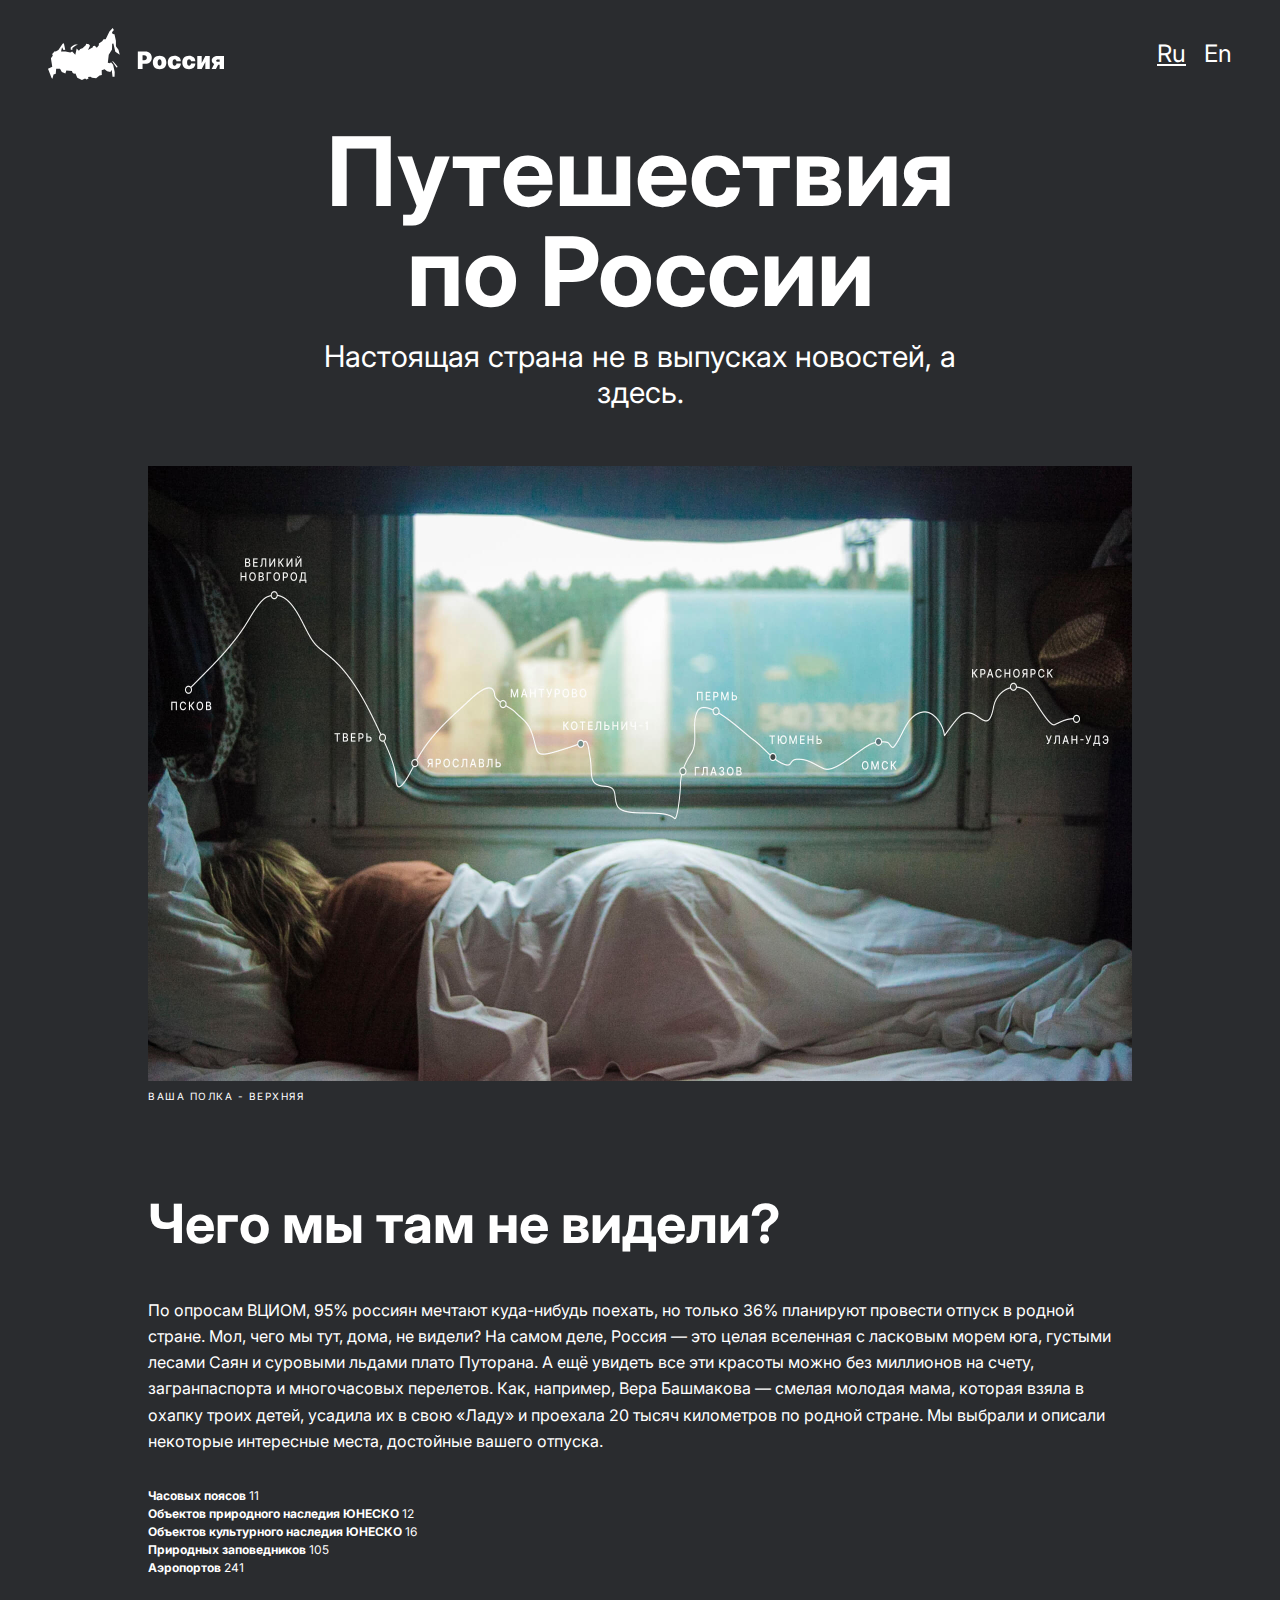
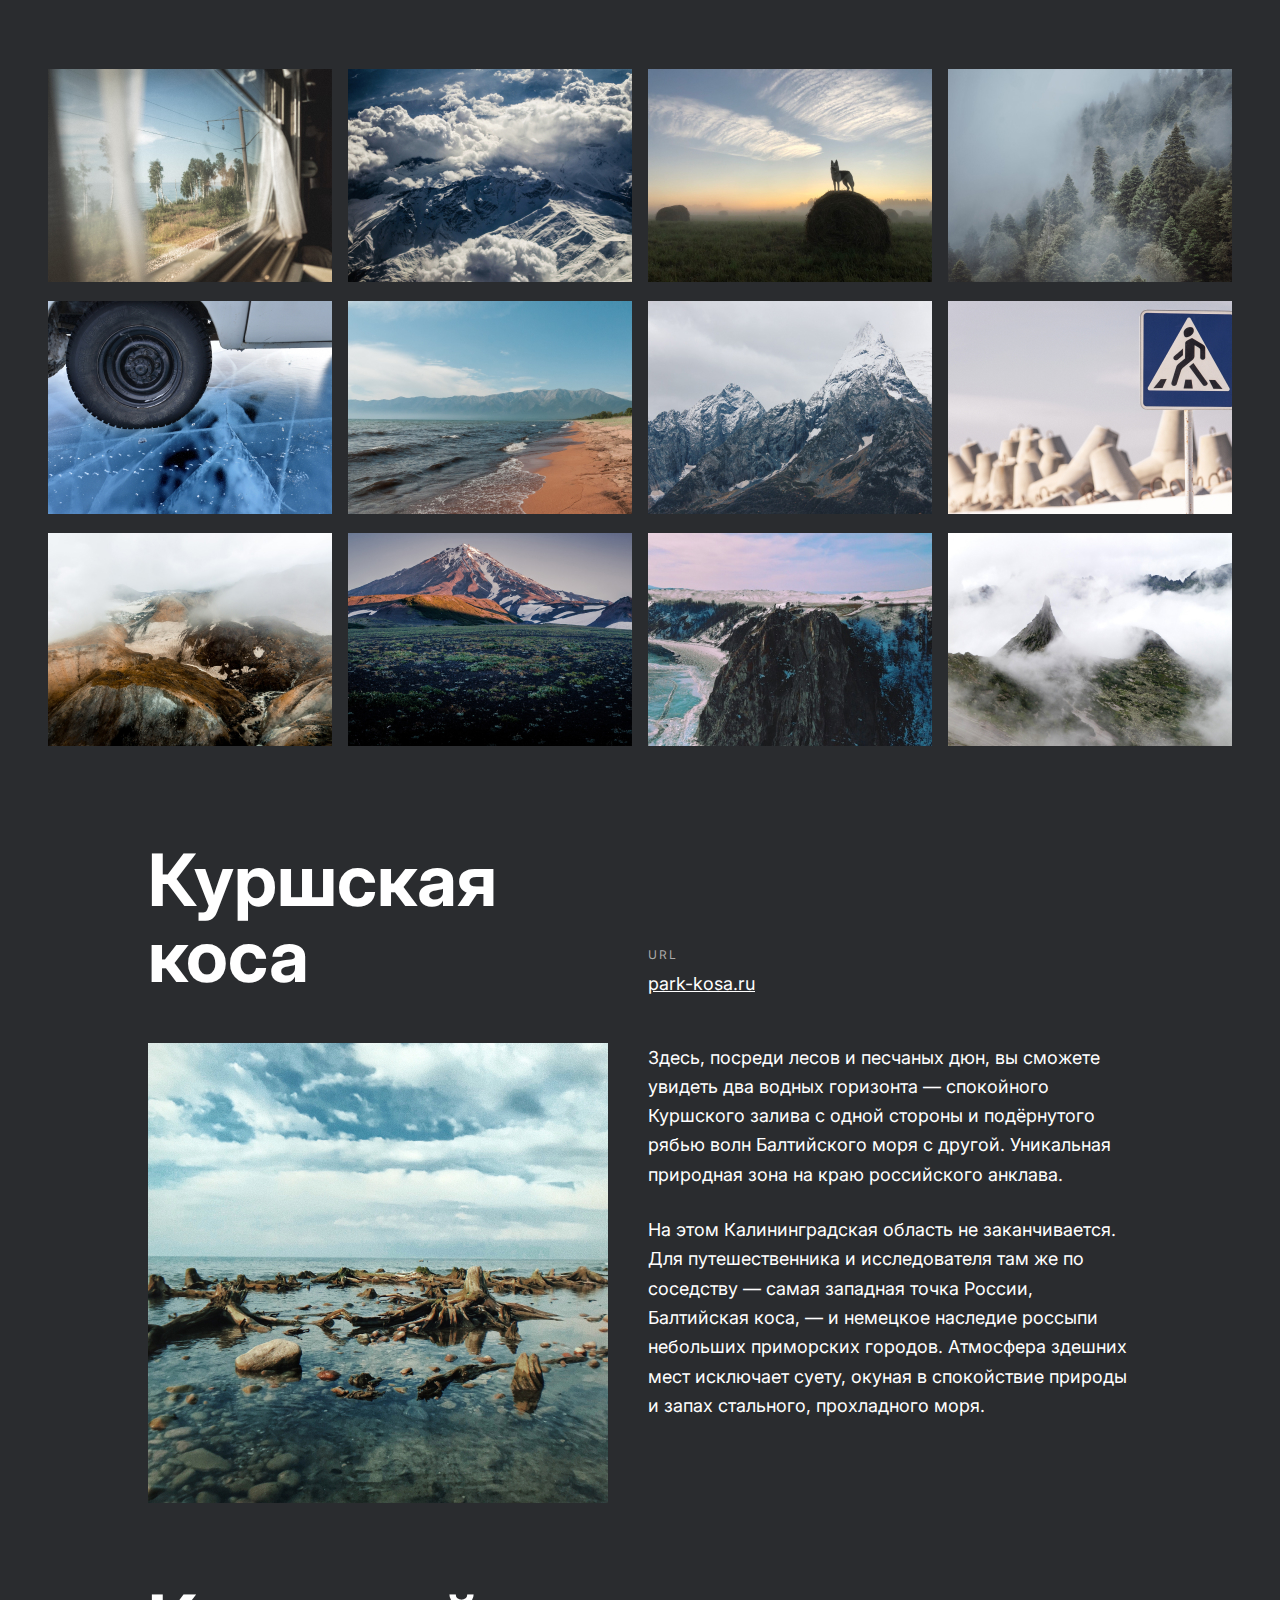
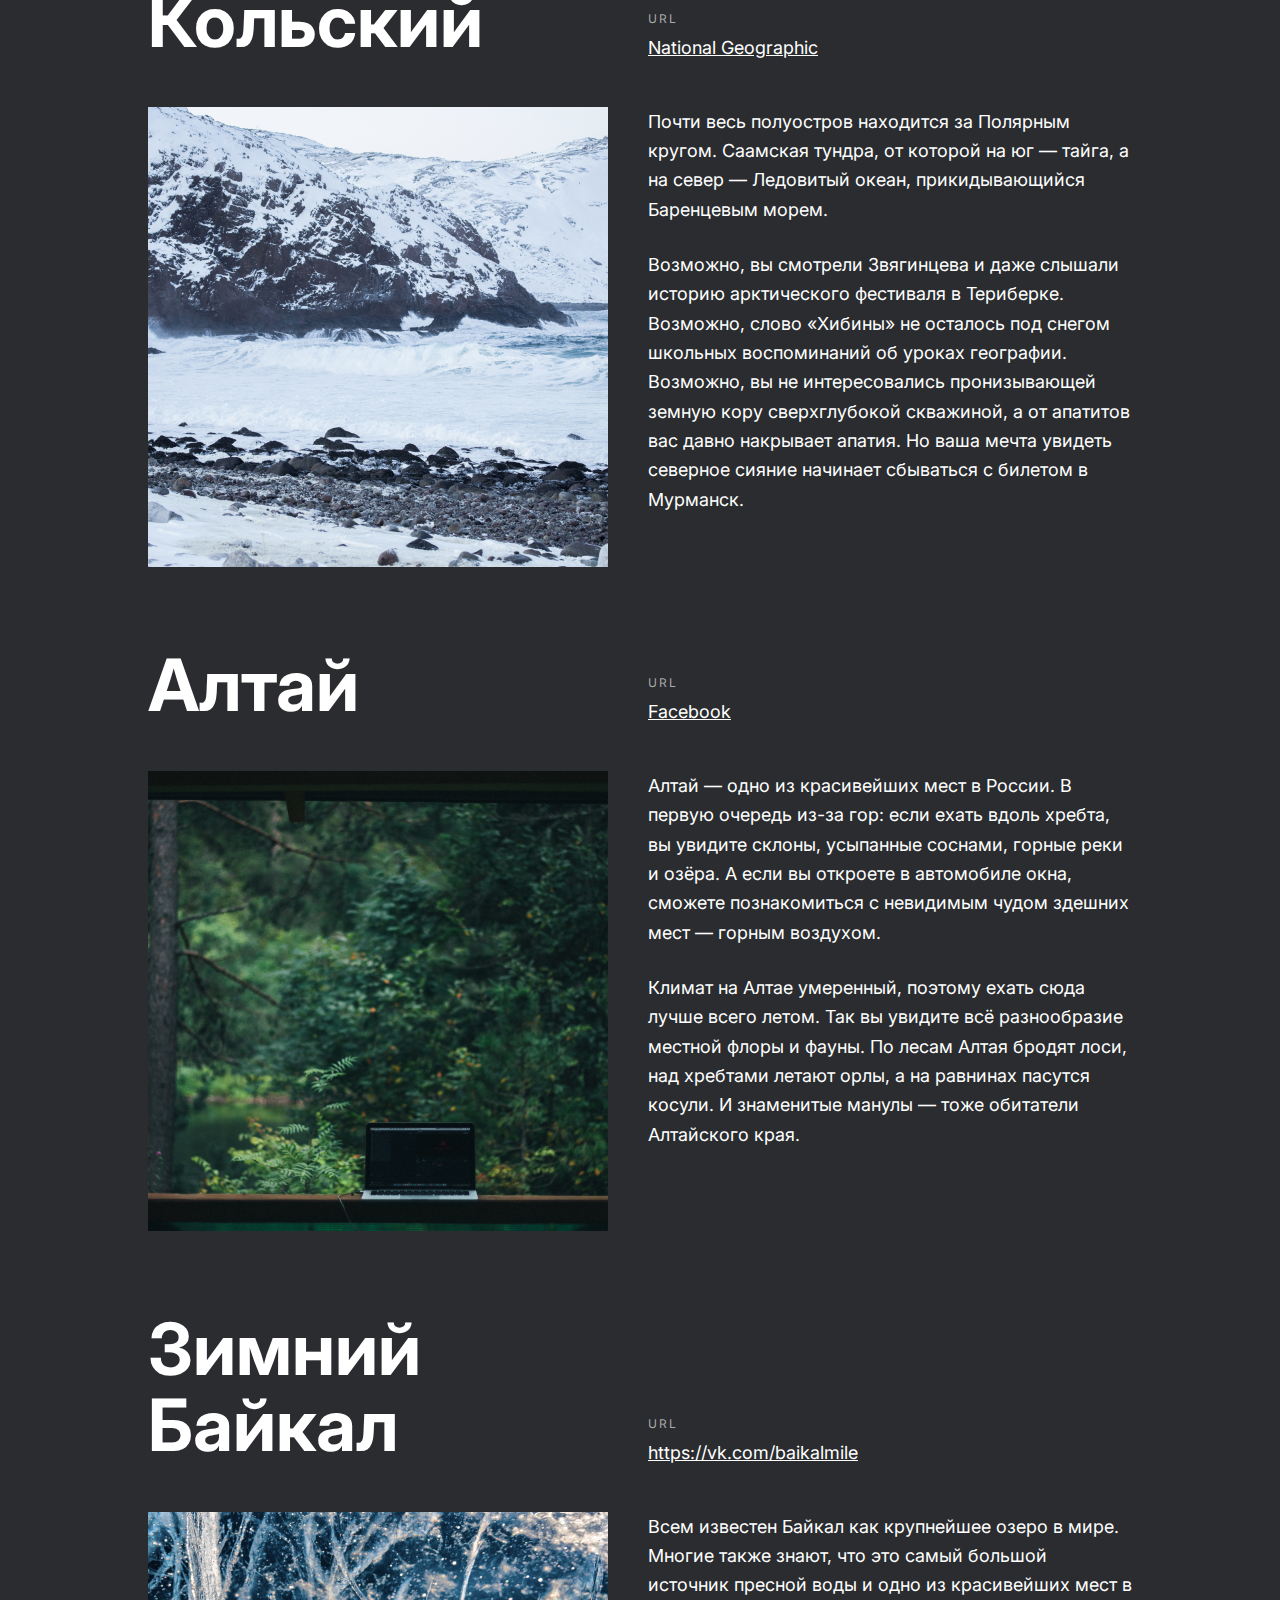
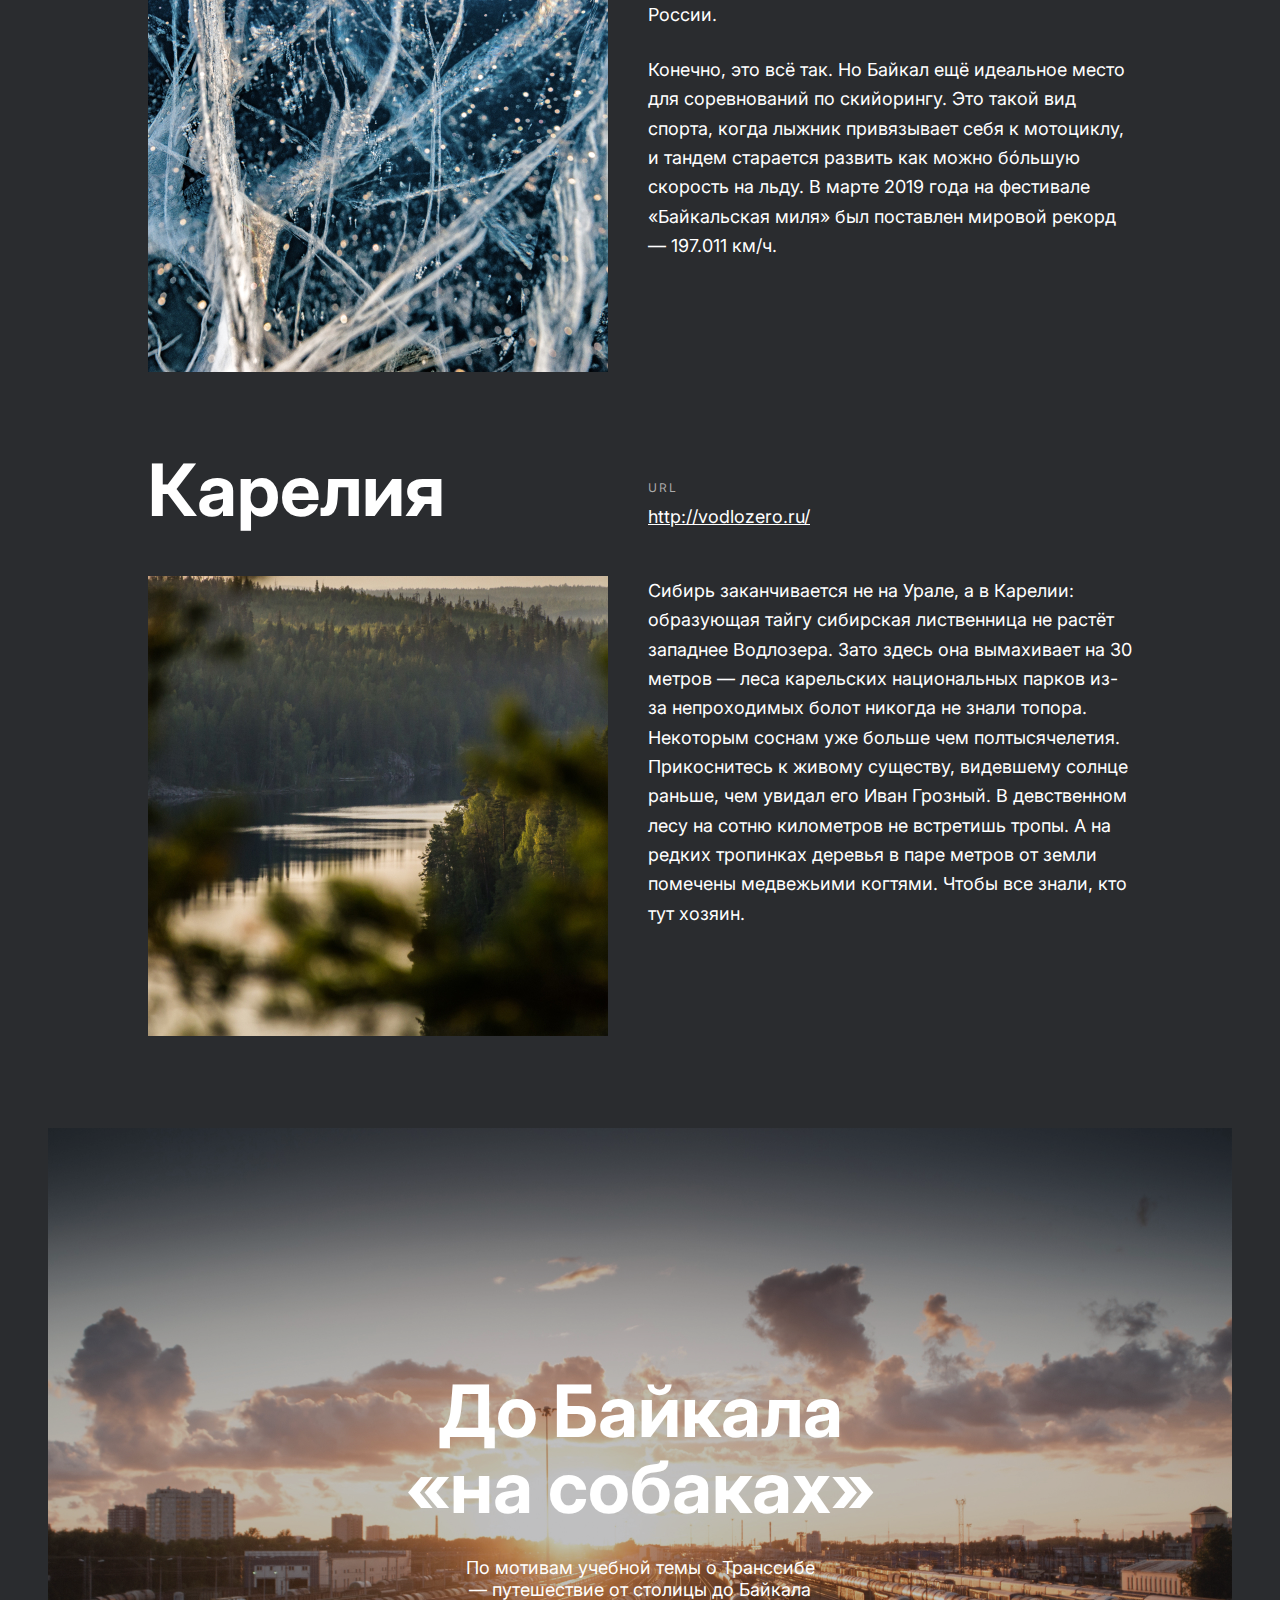
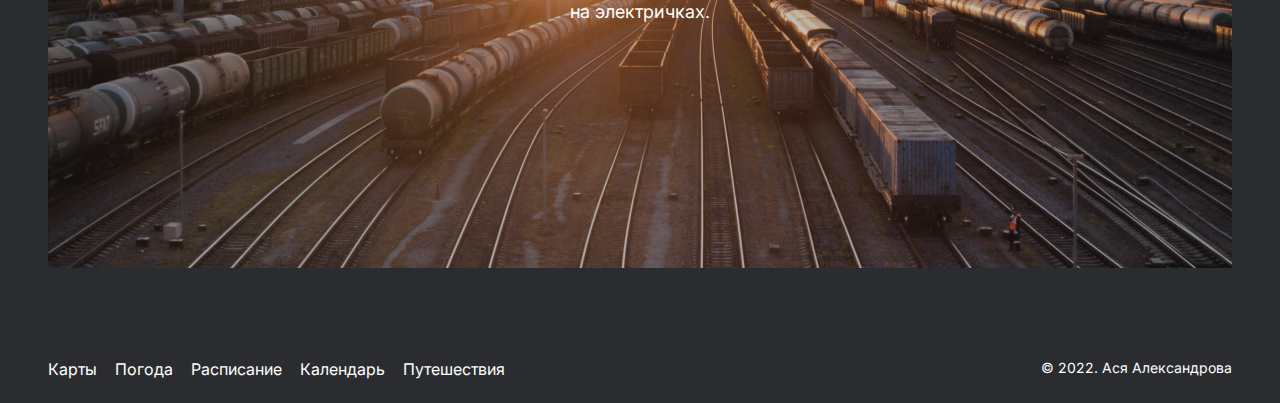
==== index.html @ f739a996 "First commit" ====
<!DOCTYPE html>
<html lang="ru">
<head>
   <meta charset="UTF-8">
   <meta http-equiv="X-UA-Compatible" content="IE=edge">
   <meta name="viewport" content="width=device-width, initial-scale=1.0">
   <title>Путешествия по России</title>
   <link rel="icon" href="./images/russia.png">
   <link rel="stylesheet" href="./pages/index.css">
</head>
<body class="root">
   <header class="header">
      <div class="header__logo"></div>
      <div class="lang">
         <span class="lang__choice lang__active">Ru</span>
         <a href="#" class="lang__choice">En</a>
      </div>
   </header>
   <main>
      <section class="lead">
         <h1 class="lead__title">Путешествия по России</h1>
         <p class="lead__subtitle">Настоящая страна не в выпусках новостей, а здесь.</p>
         <img src="./images/russian_train.jpg" alt="Плацкарт боковая" class="lead__image">
         <p class="lead__caption">Ваша полка - верхняя</p>
      </section>
      <section class="intro">
         <h2 class="intro__title">Чего мы там не видели?</h2>
         <p class="intro__text">По опросам ВЦИОМ, 95% россиян мечтают куда-нибудь поехать, но только 36% планируют провести
            отпуск в родной стране. Мол,
            чего мы тут, дома, не видели? На самом деле, Россия — это целая вселенная с ласковым морем юга, густыми лесами
            Саян и
            суровыми льдами плато Путорана. А ещё увидеть все эти красоты можно без миллионов на счету, загранпаспорта и
            многочасовых перелетов. Как, например, Вера Башмакова — смелая молодая мама, которая взяла в охапку троих детей,
            усадила
            их в свою «Ладу» и проехала 20 тысяч километров по родной стране. Мы выбрали и описали некоторые интересные места,
            достойные вашего отпуска.</p>
         <ul class="intro__list">
            <li><span class="intro__object">Часовых поясов </span><span>11</span></li>
            <li><span class="intro__object">Объектов природного наследия ЮНЕСКО </span><span>12</span>
            </li>
            <li><span class="intro__object">Объектов культурного наследия ЮНЕСКО </span><span>16</span>
            </li>
            <li><span class="intro__object">Природных заповедников </span><span>105</span></li>
            <li><span class="intro__object">Аэропортов </span><span>241</span></li>
         </ul>
      </section>
      <section class="photo-grid">
         <ul class="photo-grid__container">
            <li><img src="./images/card_1.jpg" alt="Окно поезда" class="photo-grid__image"></li>
            <li><img src="./images/card_2.jpg" alt="Небо над заснеженными горами" class="photo-grid__image"></li>
            <li><img src="./images/card_3.jpg" alt="Сенокос" class="photo-grid__image"></li>
            <li><img src="./images/card_4.jpg" alt="Туман в сосновом лесу" class="photo-grid__image"></li>
            <li><img src="./images/card_5.jpg" alt="Зимняя переправа" class="photo-grid__image"></li>
            <li><img src="./images/card_6.jpg" alt="Песчаный пляж" class="photo-grid__image"></li>
            <li><img src="./images/card_7.jpg" alt="Горная вершина" class="photo-grid__image"></li>
            <li><img src="./images/card_8.jpg" alt="Пешеходный переход через реку" class="photo-grid__image"></li>
            <li><img src="./images/card_9.jpg" alt="Необычные горные породы" class="photo-grid__image"></li>
            <li><img src="./images/card_10.jpg" alt="Заснеженные вершины и летние зеленые поляны соседствуют рядом"
                  class="photo-grid__image"></li>
            <li><img src="./images/card_11.jpg" alt="Снега у моря" class="photo-grid__image"></li>
            <li><img src="./images/card_12.jpg" alt="Туманный пик" class="photo-grid__image"></li>
         </ul>
      </section>
      <section class="places">
         <ul class="places__container">
            <li class="places__item">
               <h2 class="places__title">Куршская коса</h2>
               <p class="places__url"><span class="places__url-title">URL</span><a href="http://park-kosa.ru"
                     class="places__url-link" target="_blank" rel="noopener noreferrer">park-kosa.ru</a></p>
               <img src="./images/place_1_kosa.jpg" alt="Куршская коса летом" class="places__image">
               <div>
                  <p class="places__description">Здесь, посреди лесов и песчаных дюн, вы сможете увидеть два водных горизонта
                     — спокойного
                     Куршского залива с одной
                     стороны и подёрнутого рябью волн Балтийского моря с другой. Уникальная природная зона на краю российского
                     анклава.</p>
                  <p class="places__description">На этом Калининградская область не заканчивается. Для путешественника и
                     исследователя там
                     же по соседству — самая западная точка России, Балтийская коса, — и немецкое наследие россыпи небольших
                     приморских городов. Атмосфера здешних
                     мест исключает суету, окуная в спокойствие природы и запах стального, прохладного моря.</p>
               </div>
      
            </li>
            <li class="places__item">
               <h2 class="places__title">Кольский</h2>
               <p class="places__url"><span class="places__url-title">URL</span><a
                     href="https://yourshot.nationalgeographic.com/photos/?keywords=kolskiy" class="places__url-link" target="_blank" rel="noopener noreferrer">National
                     Geographic</a></p>
               <img src="./images/place_2_kolskiy.jpg" alt="Заснеженный Кольский полуостров" class="places__image">
               <div>
                  <p class="places__description">Почти весь полуостров находится за Полярным кругом. Саамская тундра, от
                     которой на юг —
                     тайга, а на север — Ледовитый океан, прикидывающийся Баренцевым морем.</p>
                  <p class="places__description">Возможно, вы смотрели Звягинцева и даже слышали историю арктического
                     фестиваля в
                     Териберке. Возможно, слово «Хибины» не осталось под снегом школьных воспоминаний об уроках географии.
                     Возможно, вы не интересовались пронизывающей земную
                     кору сверхглубокой скважиной, а от апатитов вас давно накрывает апатия. Но ваша мечта увидеть северное
                     сияние начинает
                     сбываться с билетом в Мурманск.</p>
               </div>
            </li>
            <li class="places__item">
               <h2 class="places__title">Алтай</h2>
               <p class="places__url"><span class="places__url-title">URL</span><a
                     href="https://www.facebook.com/vera.bashmakova/posts/10156011613718822"
                     class="places__url-link" target="_blank" rel="noopener noreferrer">Facebook</a></p>
               <img src="./images/place_3_altai.jpg" alt="Зеленые леса Алтая" class="places__image">
               <div>
                  <p class="places__description">Алтай — одно из красивейших мест в России.
                     В первую очередь из-за гор: если ехать вдоль хребта, вы увидите склоны, усыпанные соснами, горные реки и
                     озёра. А
                     если
                     вы откроете в автомобиле окна, сможете познакомиться с невидимым чудом здешних мест — горным воздухом.
                  </p>
                  <p class="places__description">Климат на Алтае умеренный, поэтому ехать сюда лучше всего летом. Так вы
                     увидите всё
                     разнообразие местной флоры и фауны.
                     По лесам Алтая бродят лоси, над хребтами летают орлы, а на равнинах пасутся косули. И знаменитые манулы —
                     тоже
                     обитатели
                     Алтайского края.</p>
               </div>
            </li>
            <li class="places__item">
               <h2 class="places__title">Зимний Байкал</h2>
               <p class="places__url"><span class="places__url-title">URL</span><a href="https://vk.com/baikalmile"
                     class="places__url-link" target="_blank" rel="noopener noreferrer">https://vk.com/baikalmile</a>
               </p>
               <img src="./images/place_4_baykal.jpg" alt="Зеленые леса Алтая" class="places__image">
               <div>
                  <p class="places__description">Всем известен Байкал как крупнейшее озеро
                     в мире. Многие также знают, что это самый большой источник пресной воды и одно из красивейших мест в
                     России.</p>
                  <p class="places__description">Конечно, это всё так. Но Байкал ещё идеальное место для соревнований по
                     скийорингу. Это
                     такой вид спорта, когда лыжник привязывает себя к мотоциклу, и тандем старается развить как можно бóльшую
                     скорость на льду. В марте 2019 года на
                     фестивале «Байкальская миля» был поставлен мировой рекорд — 197.011 км/ч.</p>
               </div>
            </li>
            <li class="places__item">
               <h2 class="places__title">Карелия</h2>
               <p class="places__url"><span class="places__url-title">URL</span><a href="http://vodlozero.ru"
                     class="places__url-link" target="_blank" rel="noopener noreferrer">http://vodlozero.ru/</a>
               </p>
               <img src="./images/place_5_karelia.jpg" alt="Зеленые леса Алтая" class="places__image">
               <p class="places__description">Сибирь заканчивается не на Урале, а в Карелии: образующая тайгу сибирская
                  лиственница не растёт западнее Водлозера. Зато
                  здесь она вымахивает на 30 метров — леса карельских национальных парков из-за непроходимых болот никогда не
                  знали
                  топора. Некоторым соснам уже больше чем полтысячелетия. Прикоснитесь к живому существу, видевшему солнце
                  раньше, чем
                  увидал его Иван Грозный.
                  В девственном лесу на сотню километров не встретишь тропы. А на редких тропинках деревья
                  в паре метров от земли помечены медвежьими когтями. Чтобы все знали, кто тут хозяин.</p>
            </li>
         </ul>
      </section>    
      <section class="cover">
         <div>
            <a href="https://stampsy.com/na-elektrichkakh-do-baikala" target="_blank"
               class="cover__link">
            <h2 class="cover__title">До Байкала <br>«на собаках»</h2>
            <p class="cover__subtitle">По мотивам учебной темы о Транссибе — путешествие от столицы до Байкала на электричках.
            </p>
            </a>
         </div>
      </section>
   </main>
   <footer class="footer">
      <nav>
         <ul class="footer__menu">
            <li><a href="https://yandex.ru/maps" target="_blank" rel="noopener noreferrer" class="footer__link">Карты</a>
            </li>
            <li><a href="https://yandex.ru/pogoda" target="_blank" rel="noopener noreferrer"
                  class="footer__link">Погода</a></li>
            <li><a href="https://rasp.yandex.ru" target="_blank" rel="noopener noreferrer"
                  class="footer__link">Расписание</a></li>
            <li><a href="https://calendar.yandex.ru" target="_blank" rel="noopener noreferrer"
                  class="footer__link">Календарь</a></li>
            <li><a href="https://travel.yandex.ru" target="_blank" rel="noopener noreferrer"
                  class="footer__link">Путешествия</a></li>
         </ul>
      </nav>
      <p class="footer__copyright">&copy; 2022. Ася Александрова</p>
   </footer>
</body>

</html>
---- pages/index.css ----
@import url("https://fonts.googleapis.com/css2?family=Inter:wght@400;700;900&display=swap");
@import url(../vendor/normalize.css);
@import url(../blocks/root/root.css);
@import url(../blocks/header/header.css);
@import url(../blocks/header/_logo/header__logo.css);
@import url(../blocks/lang/lang.css);
@import url(../blocks/lang/__choice/lang__choice.css);
@import url(../blocks/lang/__active/lang__active.css);
@import url(../blocks/lead/lead.css);
@import url(../blocks/lead/__title/lead__title.css);
@import url(../blocks/lead/__subtitle/lead__subtitle.css);
@import url(../blocks/lead/__image/lead__image.css);
@import url(../blocks/lead/__caption/lead__caption.css);
@import url(../blocks/intro/intro.css);
@import url(../blocks/intro/__title/intro__title.css);
@import url(../blocks/intro/__text/intro__text.css);
@import url(../blocks/intro/__list/intro__list.css);
@import url(../blocks/intro/__object/intro__object.css);
@import url(../blocks/photo-grid/photo-grid.css);
@import url(../blocks/photo-grid/__container/photo-grid__container.css);
@import url(../blocks/photo-grid/__image/photo-grid__image.css);
@import url(../blocks/places/places.css);
@import url(../blocks/places/__container/places__container.css);
@import url(../blocks/places/__item/places__item.css);
@import url(../blocks/places/__title/places__title.css);
@import url(../blocks/places/__url/places__url.css);
@import url(../blocks/places/__url-title/places__url-title.css);
@import url(../blocks/places/__url-link/places__url-link.css);
@import url(../blocks/places/__image/places__image.css);
@import url(../blocks/places/__description/places__description.css);
@import url(../blocks/cover/cover.css);
@import url(../blocks/cover/__link/cover__link.css);
@import url(../blocks/cover/__title/cover__title.css);
@import url(../blocks/cover/__subtitle/cover__subtitle.css);
@import url(../blocks/footer/footer.css);
@import url(../blocks/footer/__menu/footer__menu.css);
@import url(../blocks/footer/__link/footer__link.css);
@import url(../blocks/footer/__copyright/footer__copyright.css);
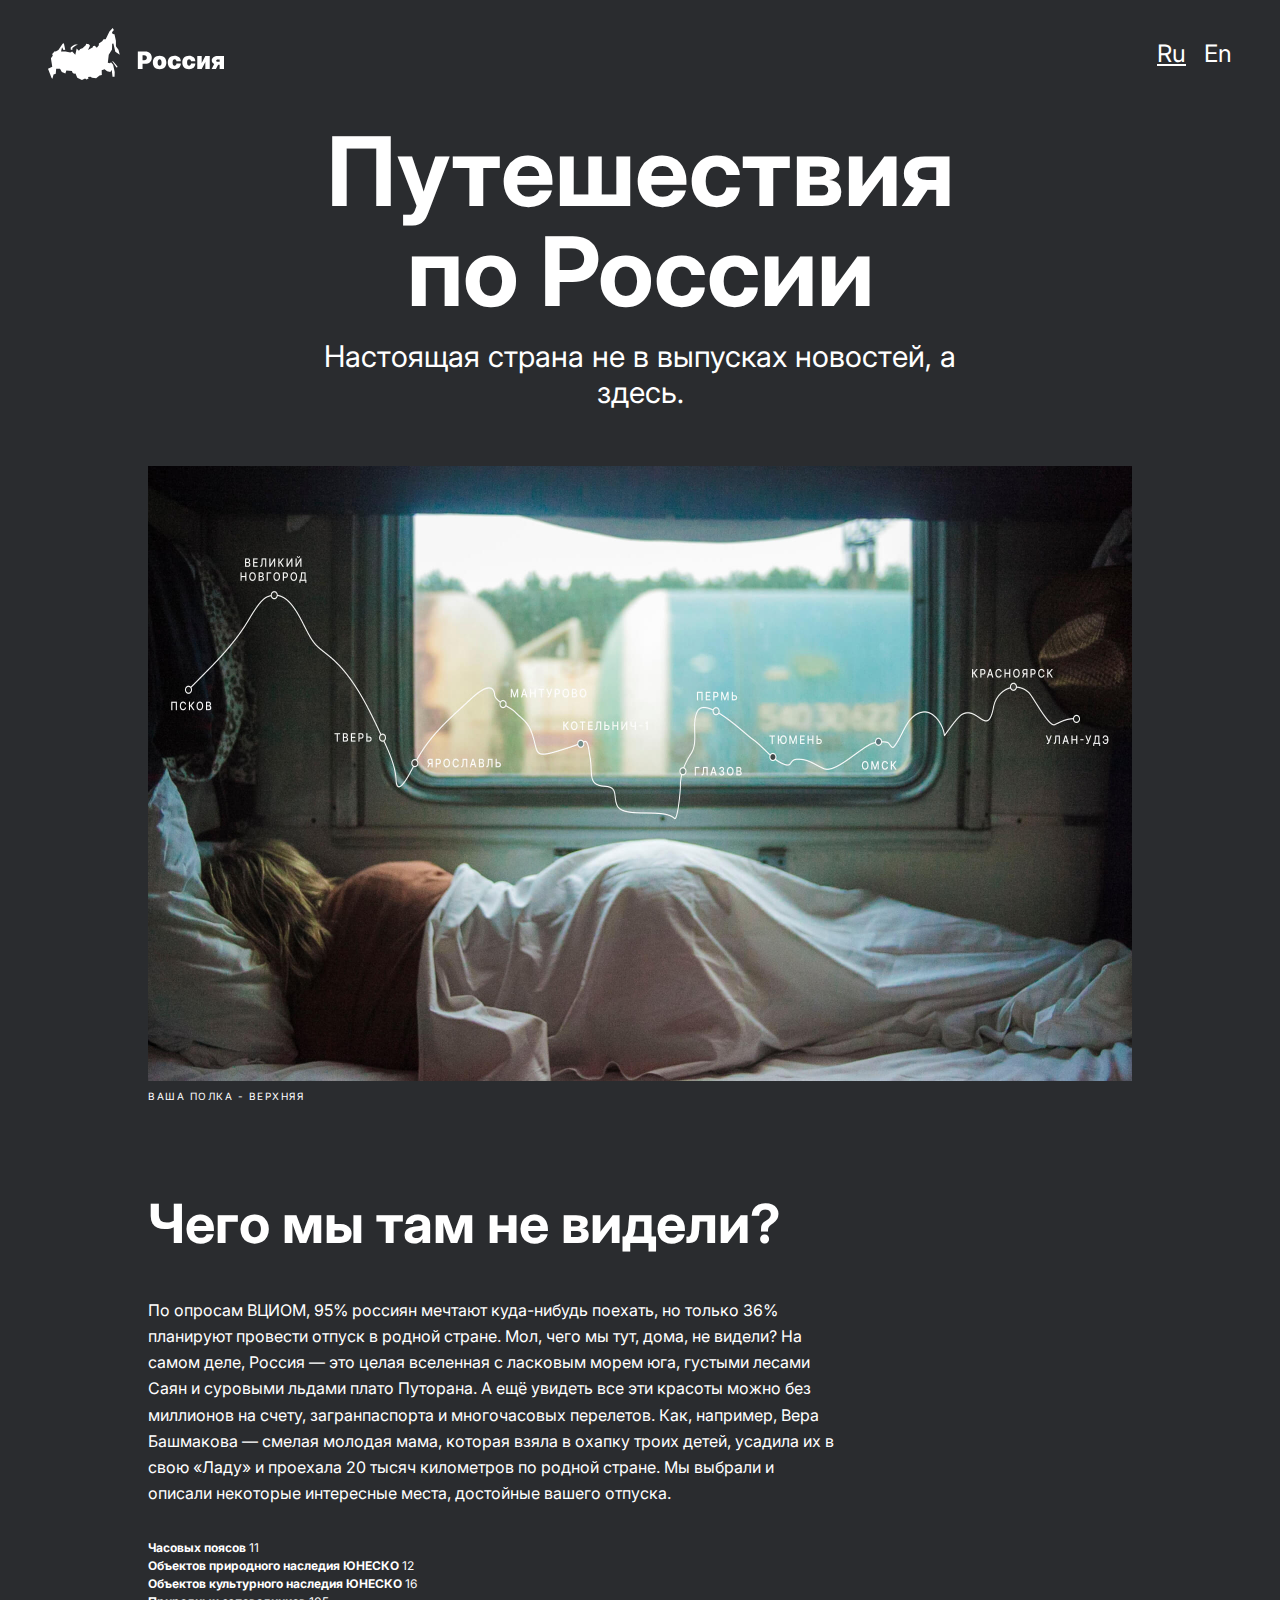
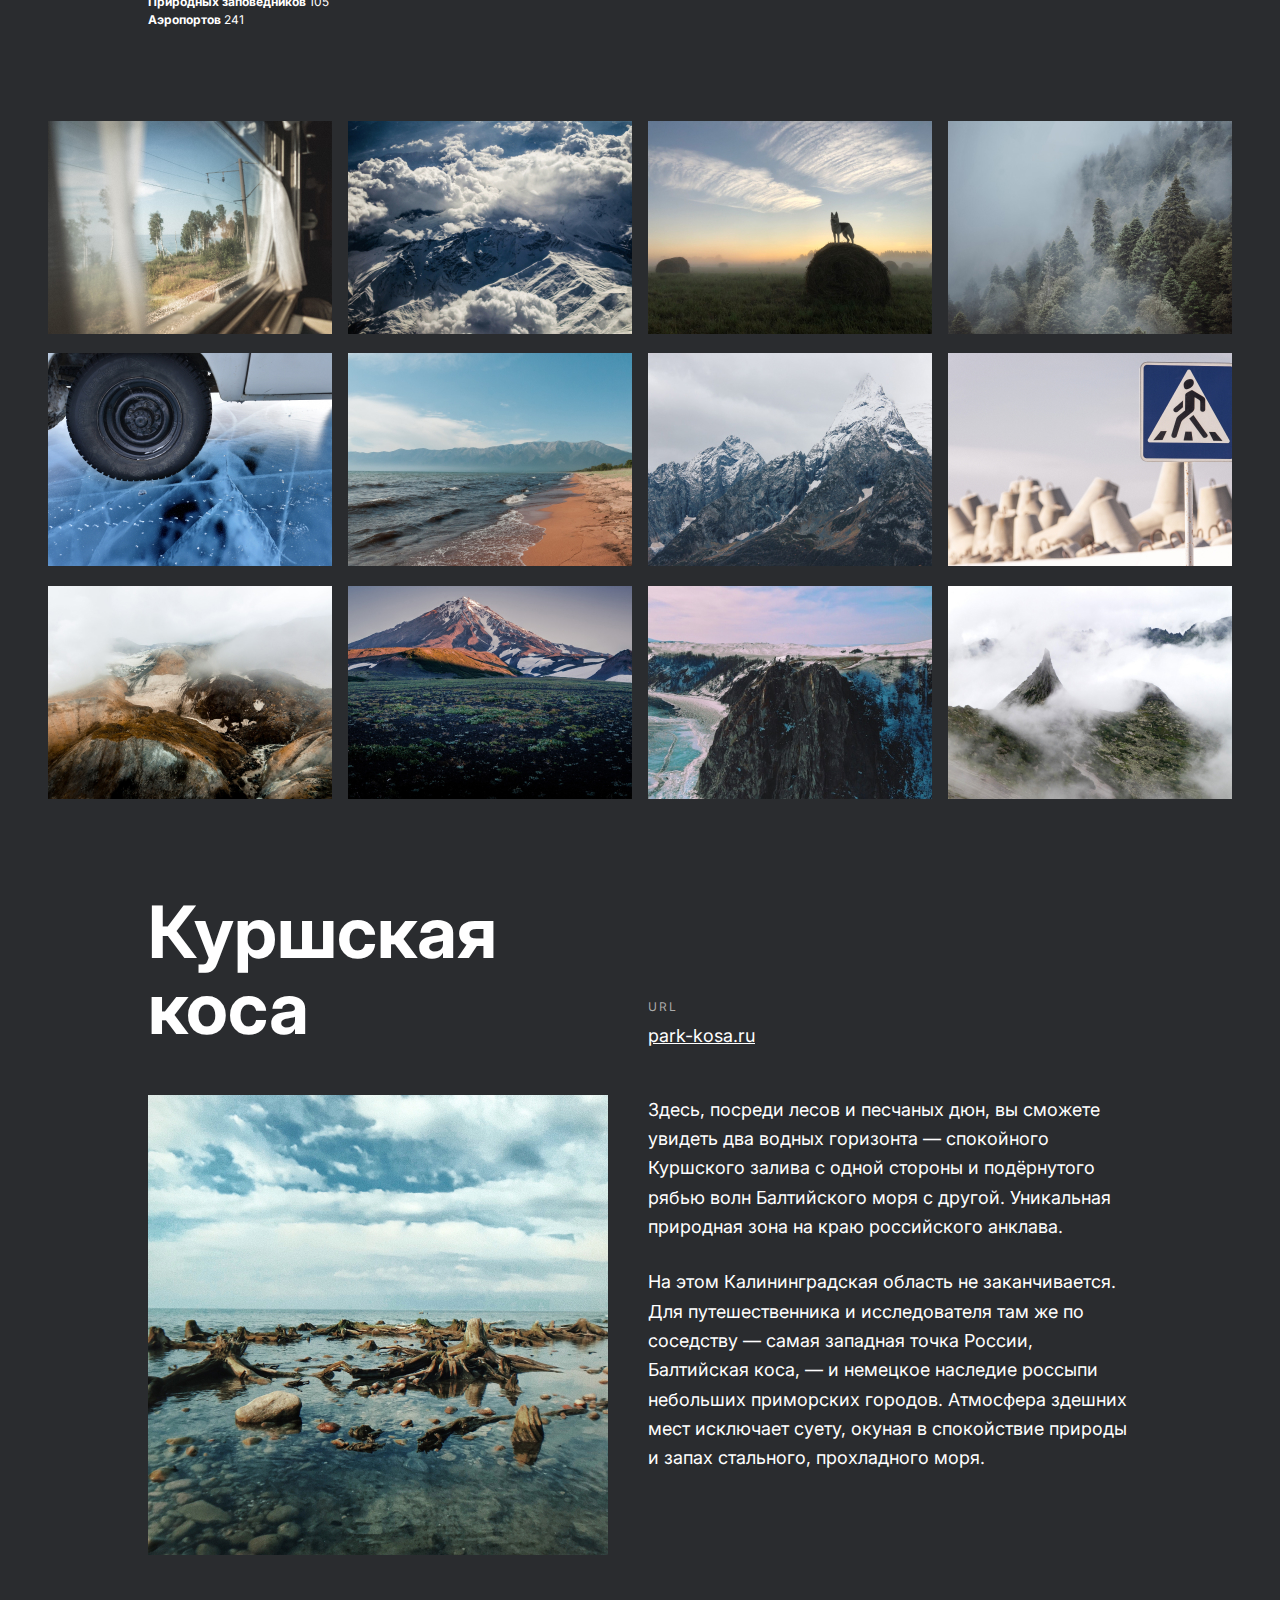
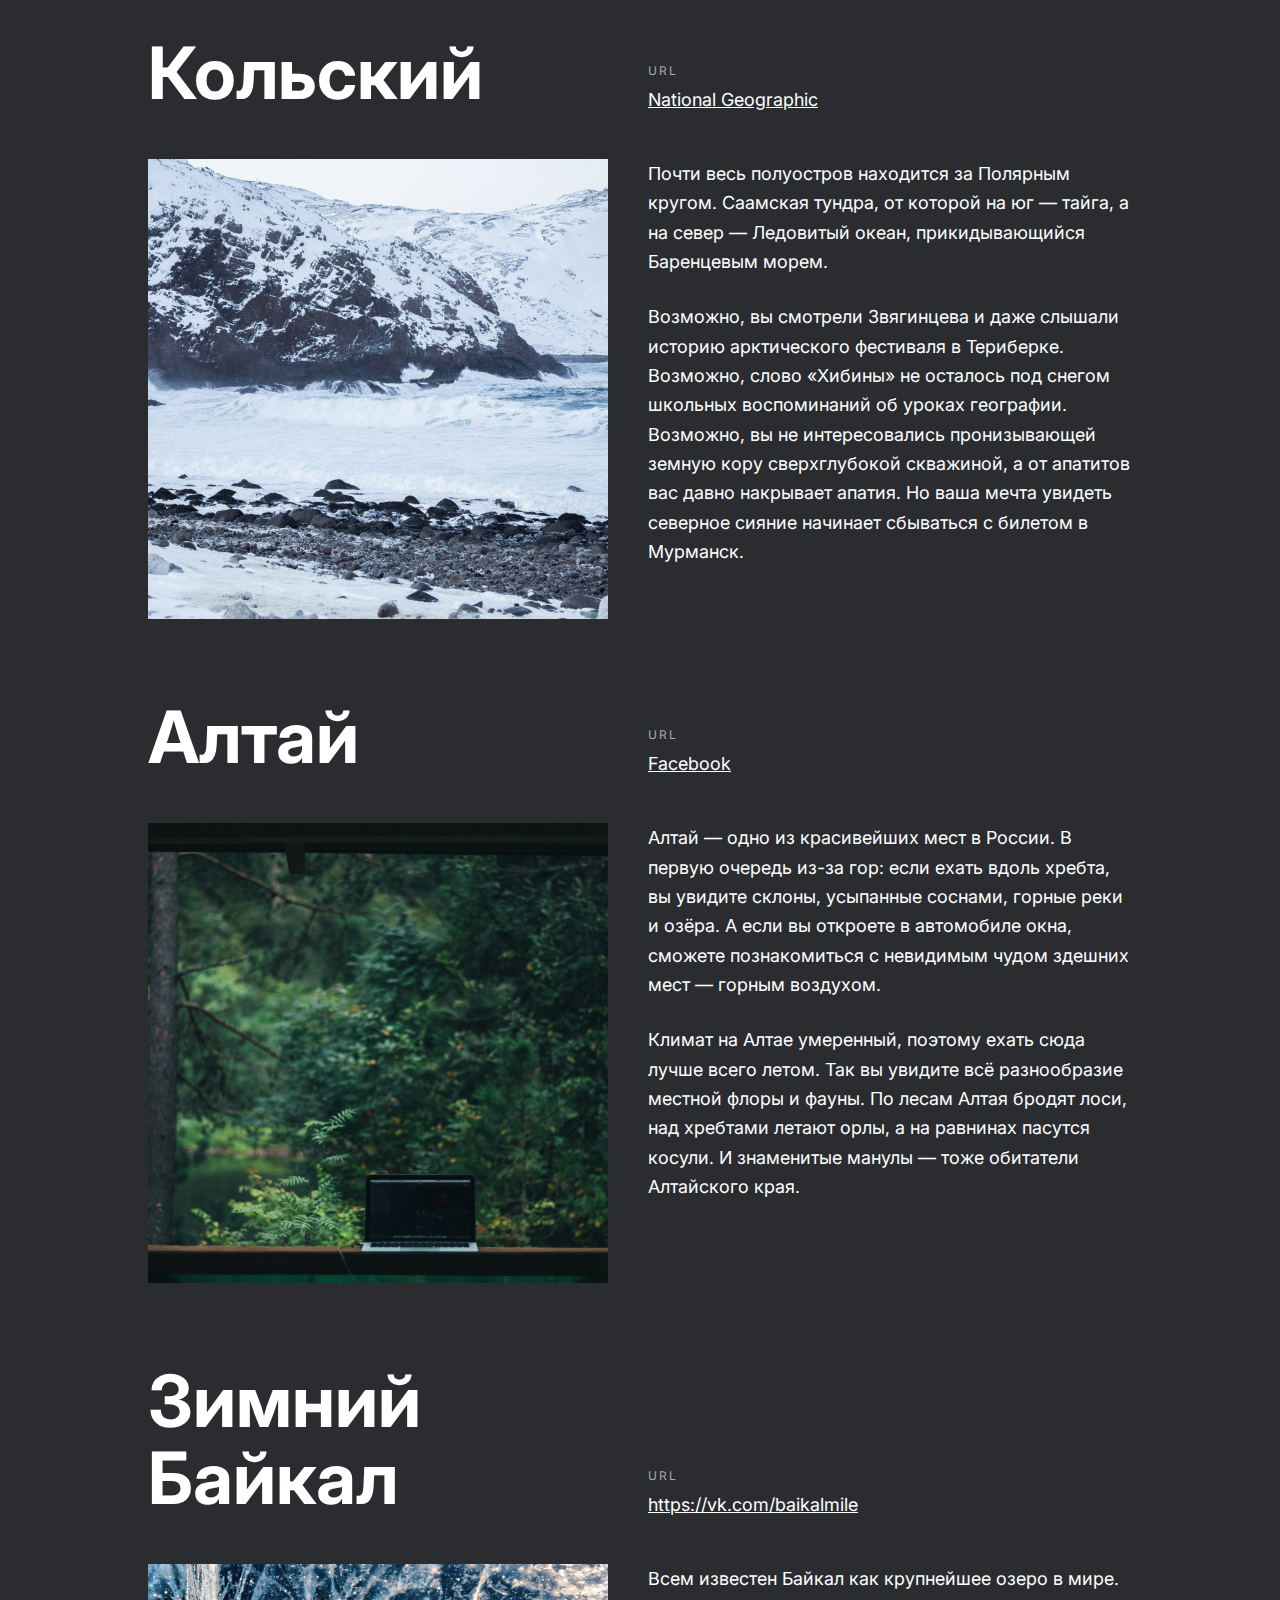
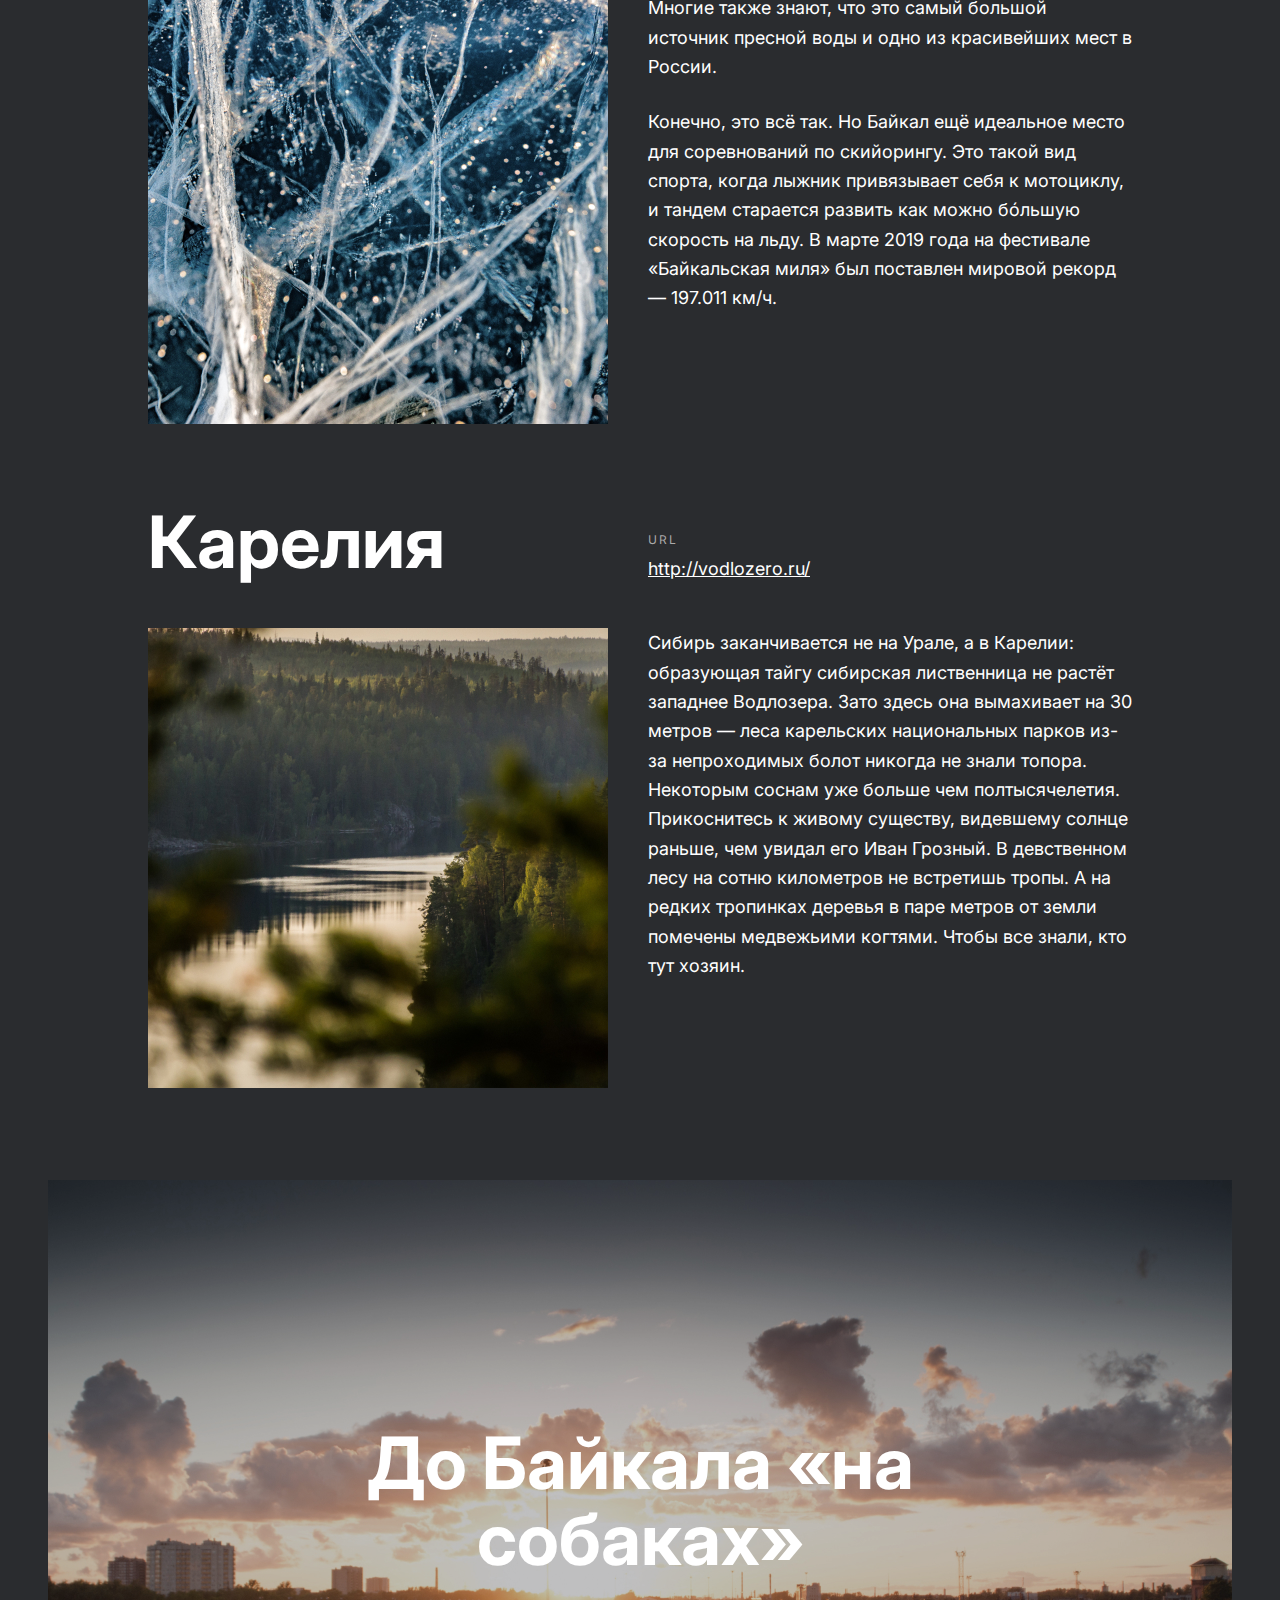
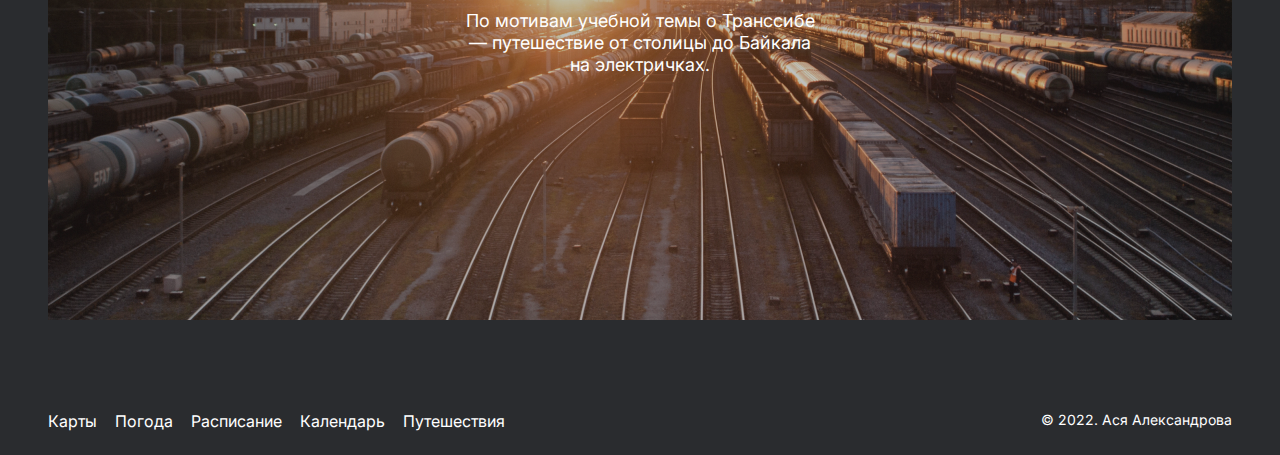
==== commit 61fb6726: "Fonts change" ====
--- a/index.html
+++ b/index.html
@@ -6,6 +6,9 @@
    <meta name="viewport" content="width=device-width, initial-scale=1.0">
    <title>Путешествия по России</title>
    <link rel="icon" href="./images/russia.png">
+   <link rel="preconnect" href="https://fonts.googleapis.com">
+   <link rel="preconnect" href="https://fonts.gstatic.com" crossorigin>
+   <link href="https://fonts.googleapis.com/css2?family=Inter:wght@400;700;900&display=swap" rel="stylesheet">
    <link rel="stylesheet" href="./pages/index.css">
 </head>
 <body class="root">
@@ -162,7 +165,7 @@
          <div>
             <a href="https://stampsy.com/na-elektrichkakh-do-baikala" target="_blank"
                class="cover__link">
-            <h2 class="cover__title">До Байкала <br>«на собаках»</h2>
+            <h2 class="cover__title">До Байкала «на собаках»</h2>
             <p class="cover__subtitle">По мотивам учебной темы о Транссибе — путешествие от столицы до Байкала на электричках.
             </p>
             </a>
--- a/pages/index.css
+++ b/pages/index.css
@@ -1,4 +1,3 @@
-@import url("https://fonts.googleapis.com/css2?family=Inter:wght@400;700;900&display=swap");
 @import url(../vendor/normalize.css);
 @import url(../blocks/root/root.css);
 @import url(../blocks/header/header.css);
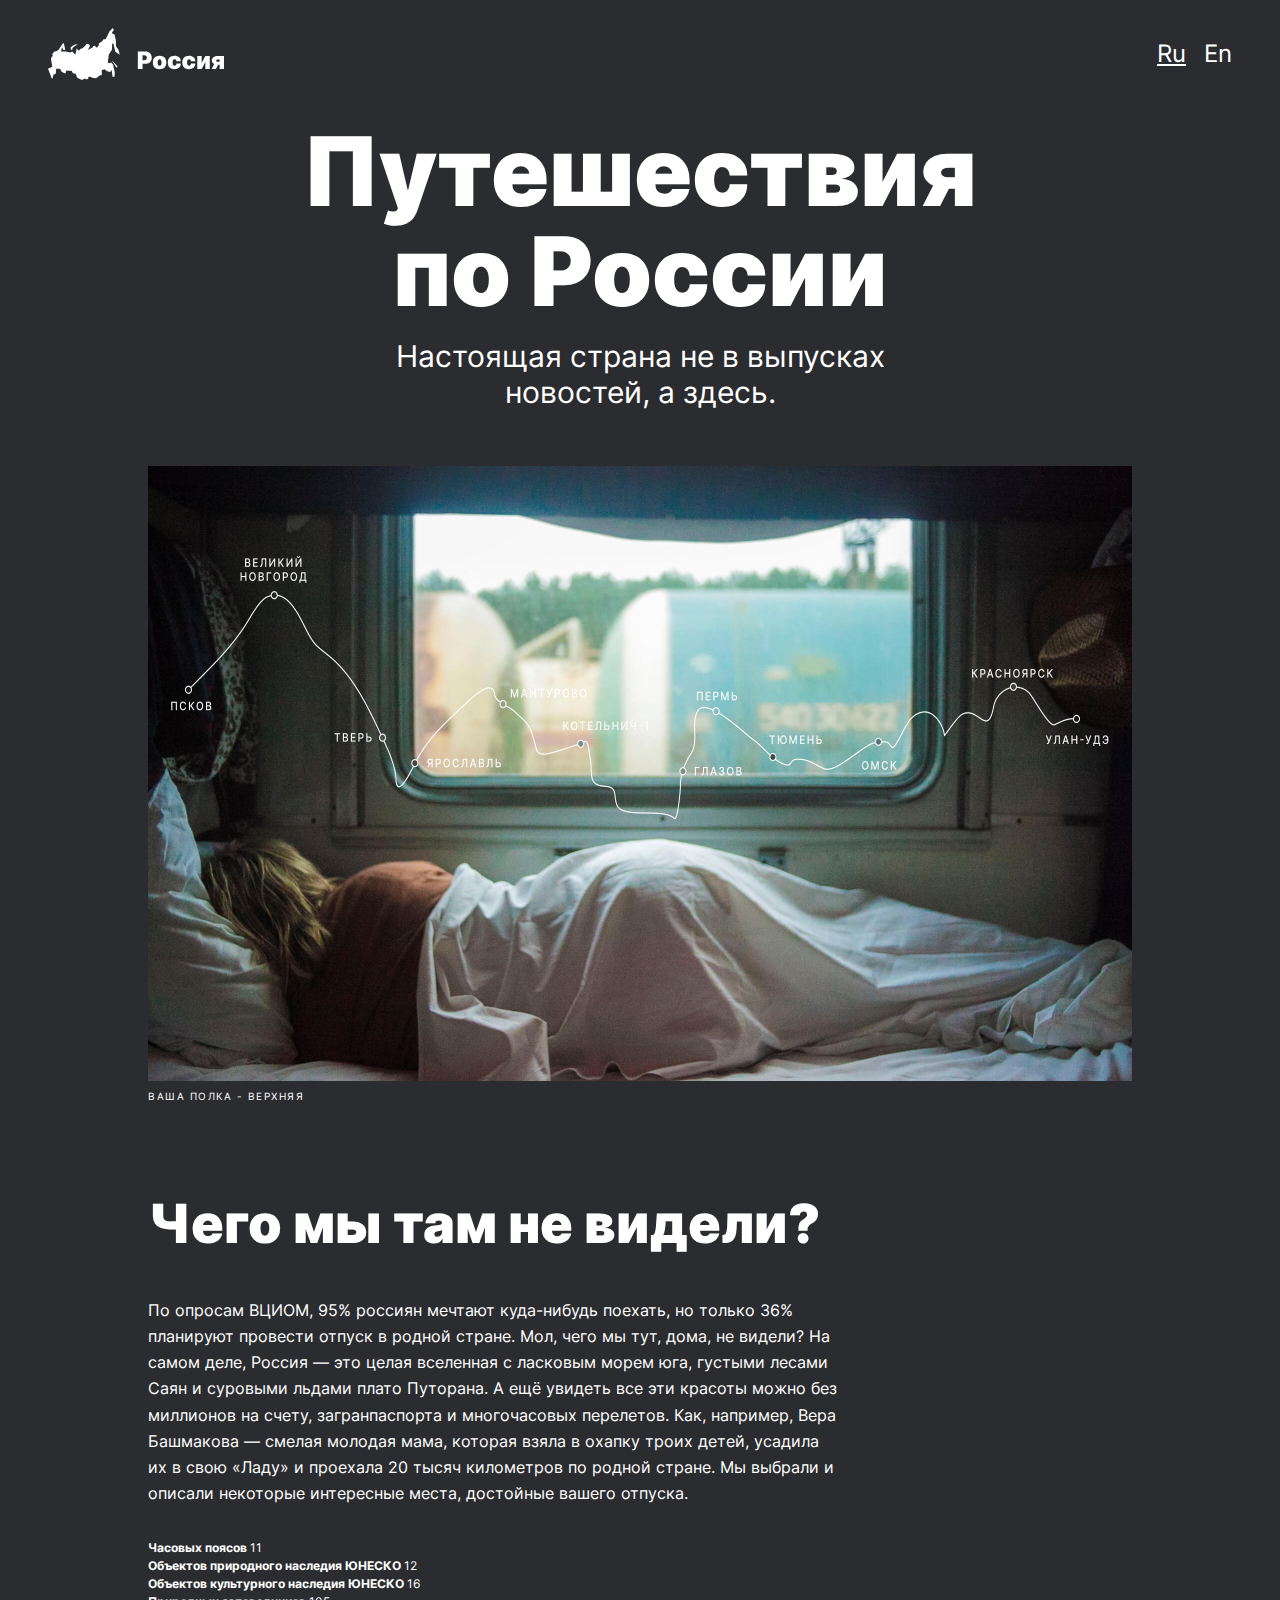
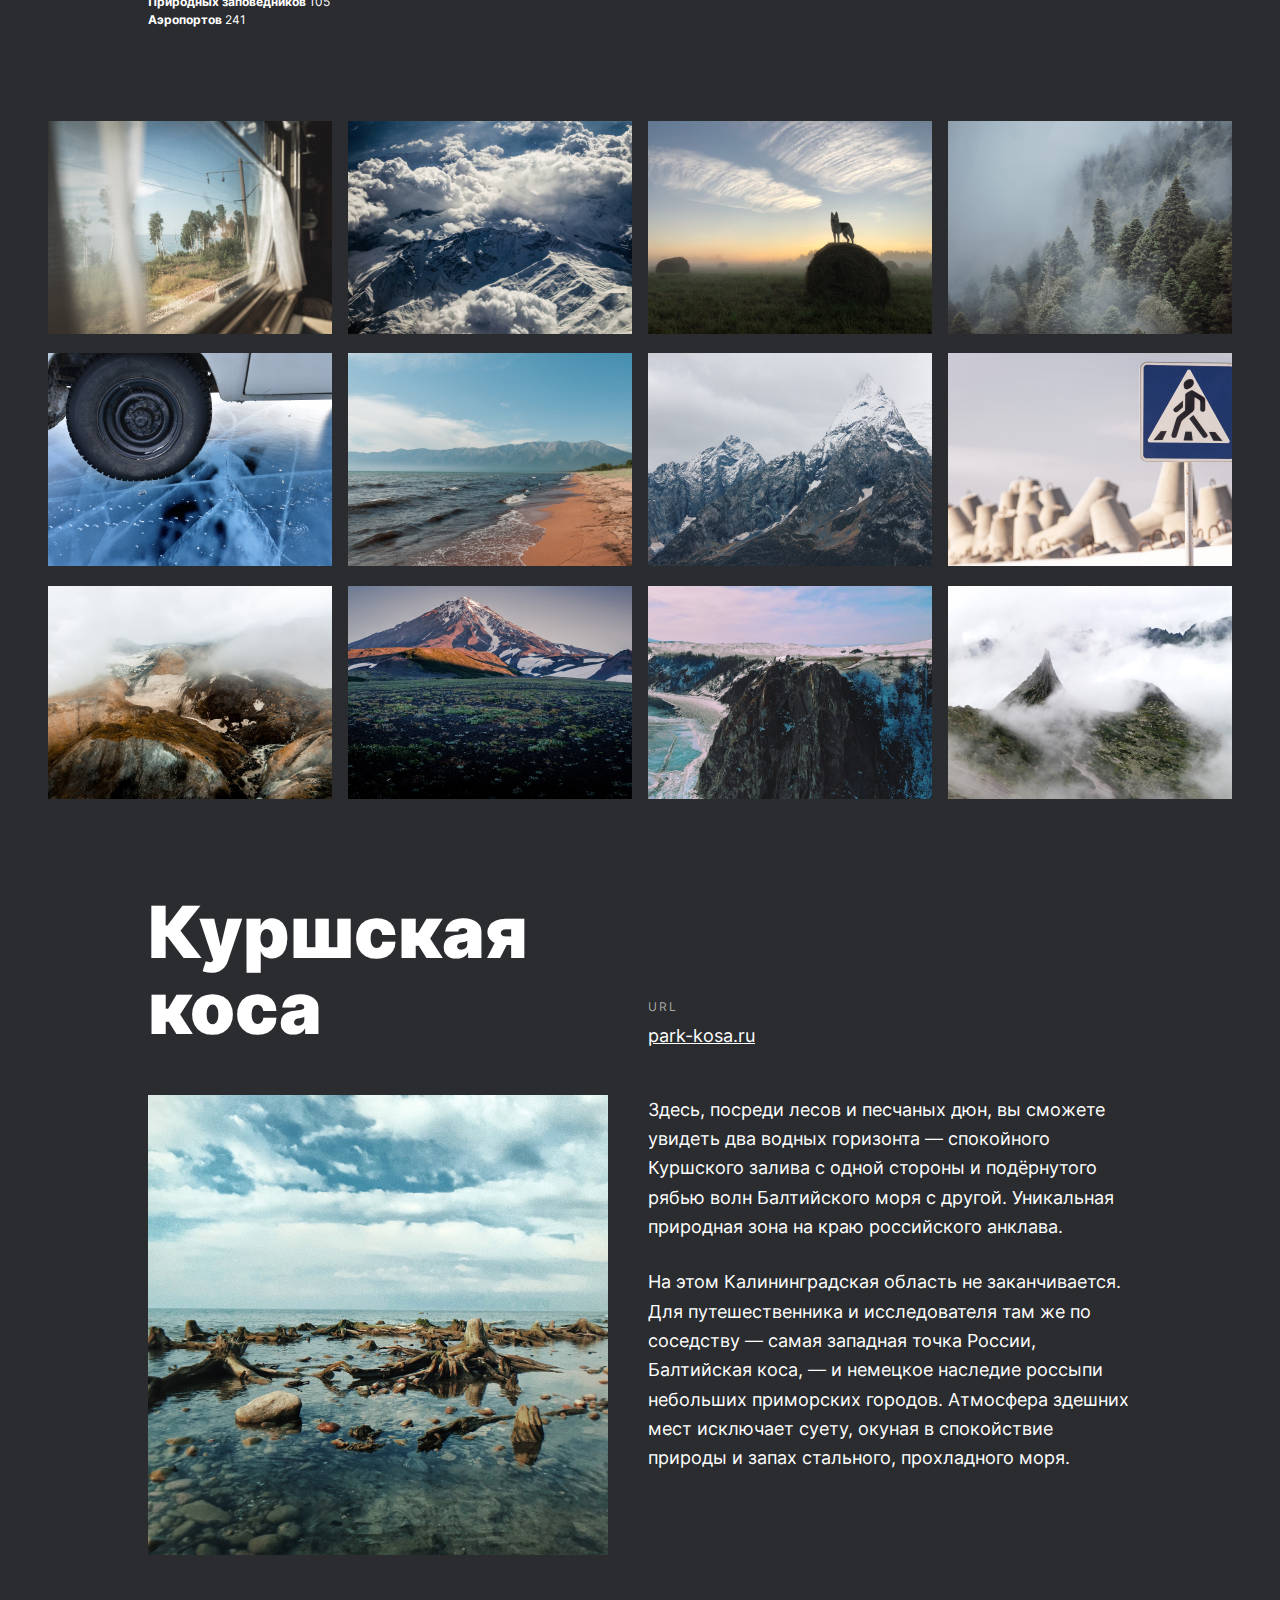
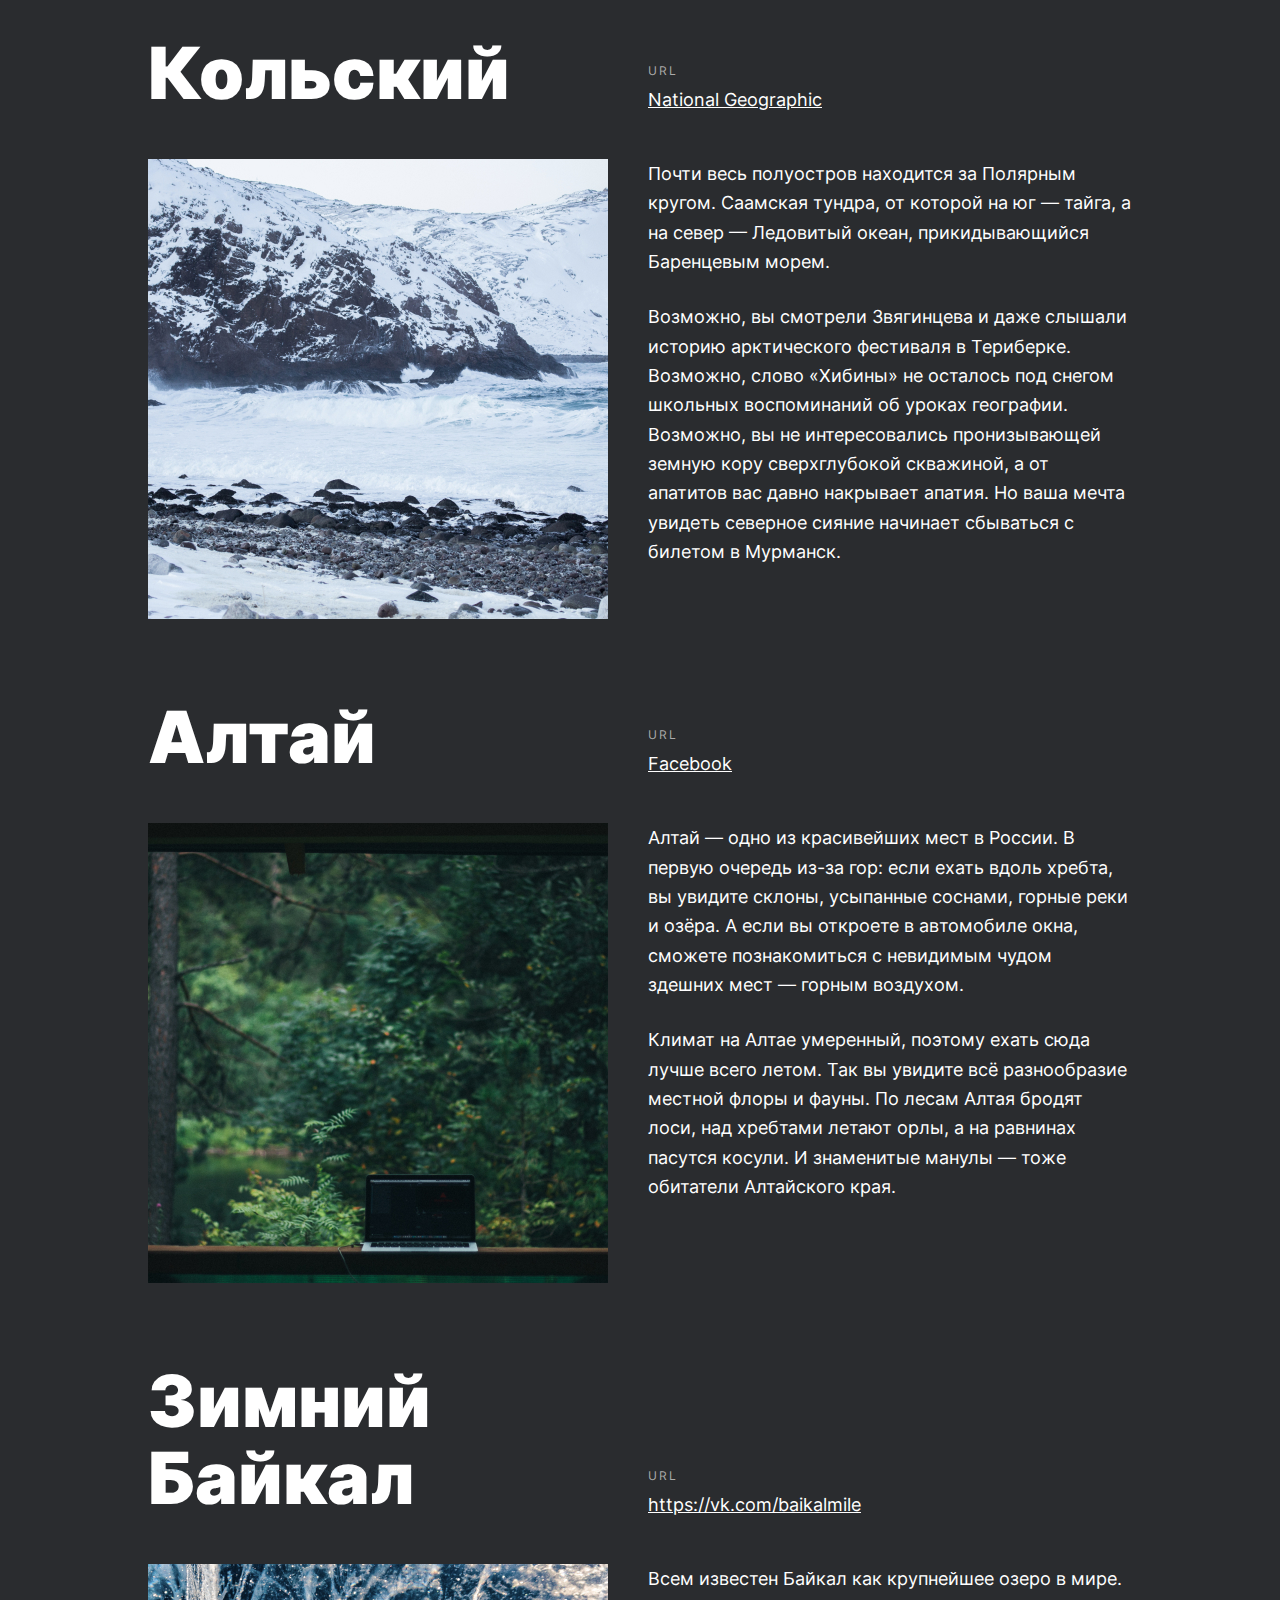
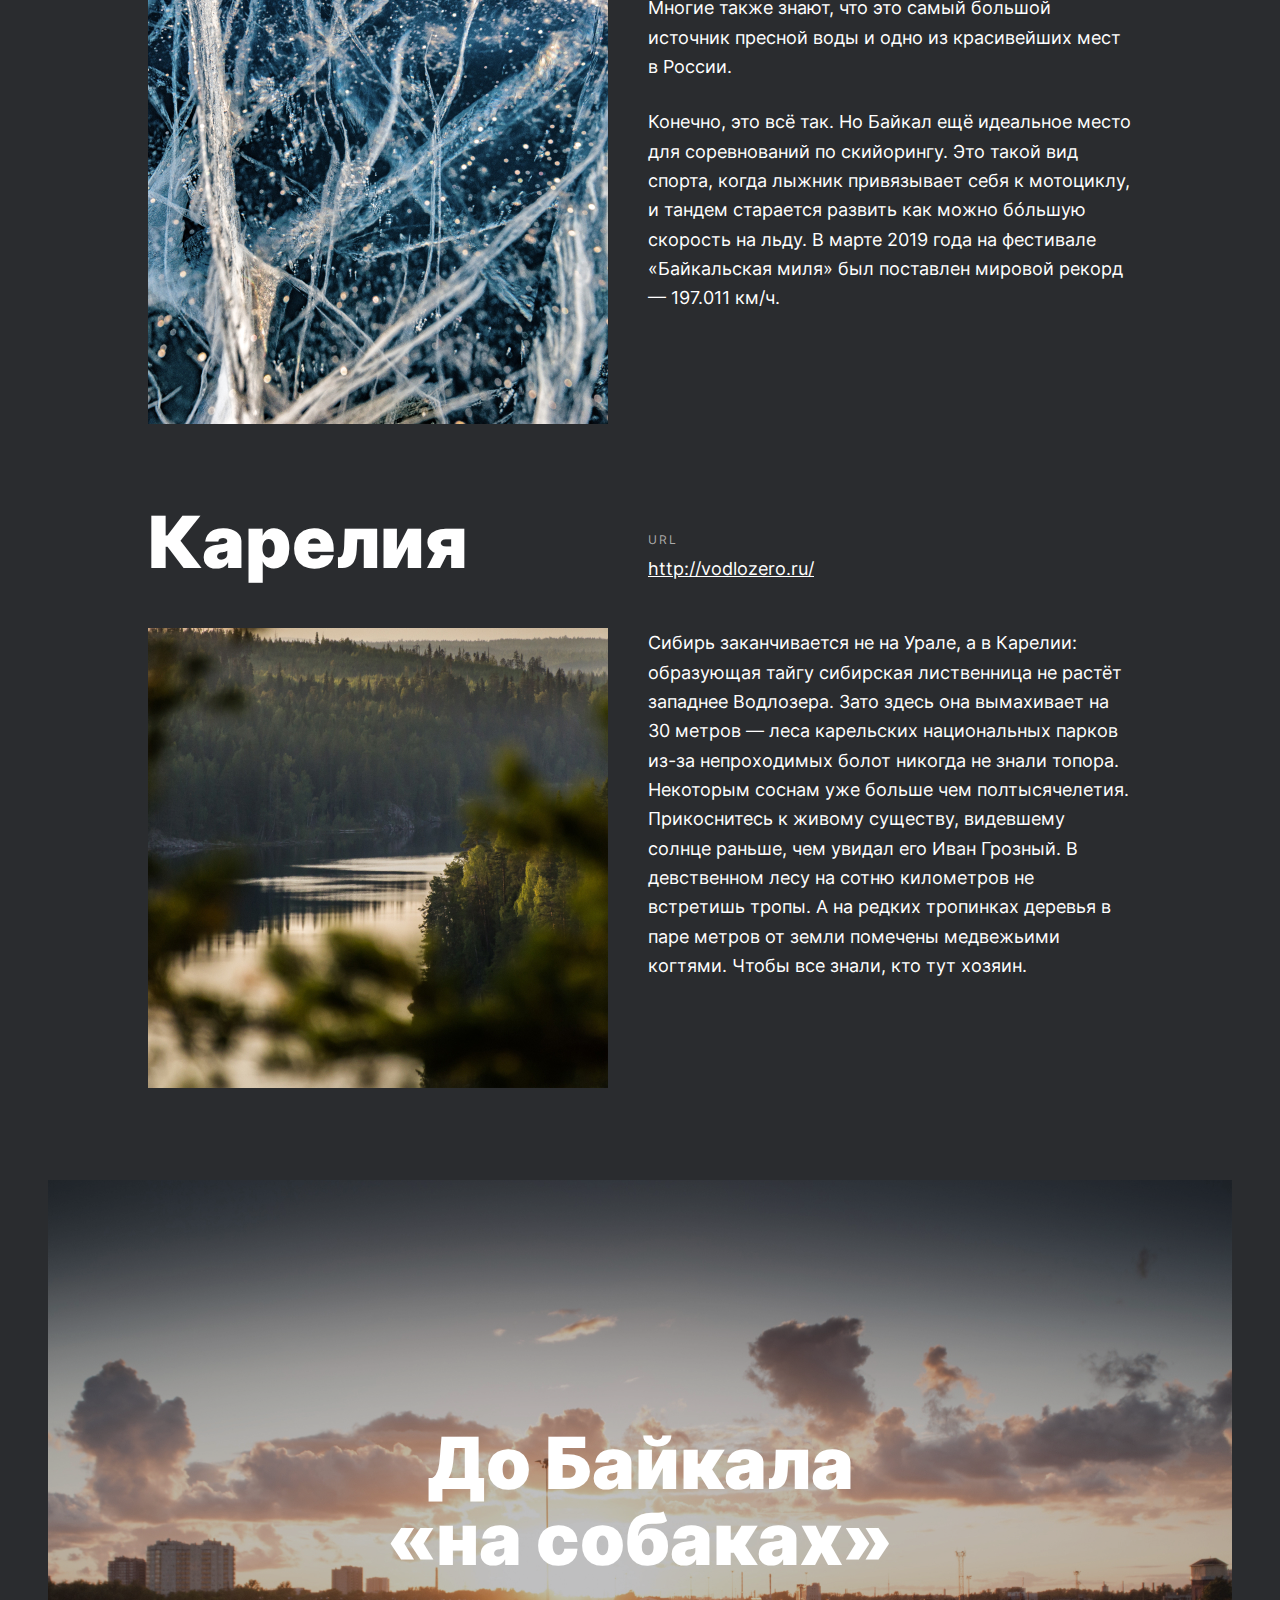
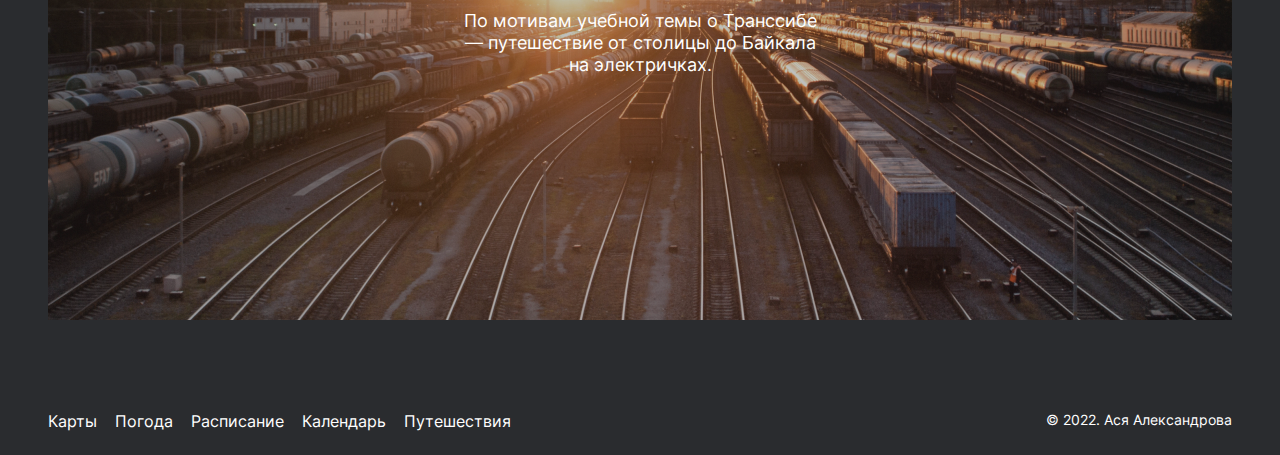
==== commit e29903c5: "Font bold" ====
--- a/index.html
+++ b/index.html
@@ -6,9 +6,6 @@
    <meta name="viewport" content="width=device-width, initial-scale=1.0">
    <title>Путешествия по России</title>
    <link rel="icon" href="./images/russia.png">
-   <link rel="preconnect" href="https://fonts.googleapis.com">
-   <link rel="preconnect" href="https://fonts.gstatic.com" crossorigin>
-   <link href="https://fonts.googleapis.com/css2?family=Inter:wght@400;700;900&display=swap" rel="stylesheet">
    <link rel="stylesheet" href="./pages/index.css">
 </head>
 <body class="root">
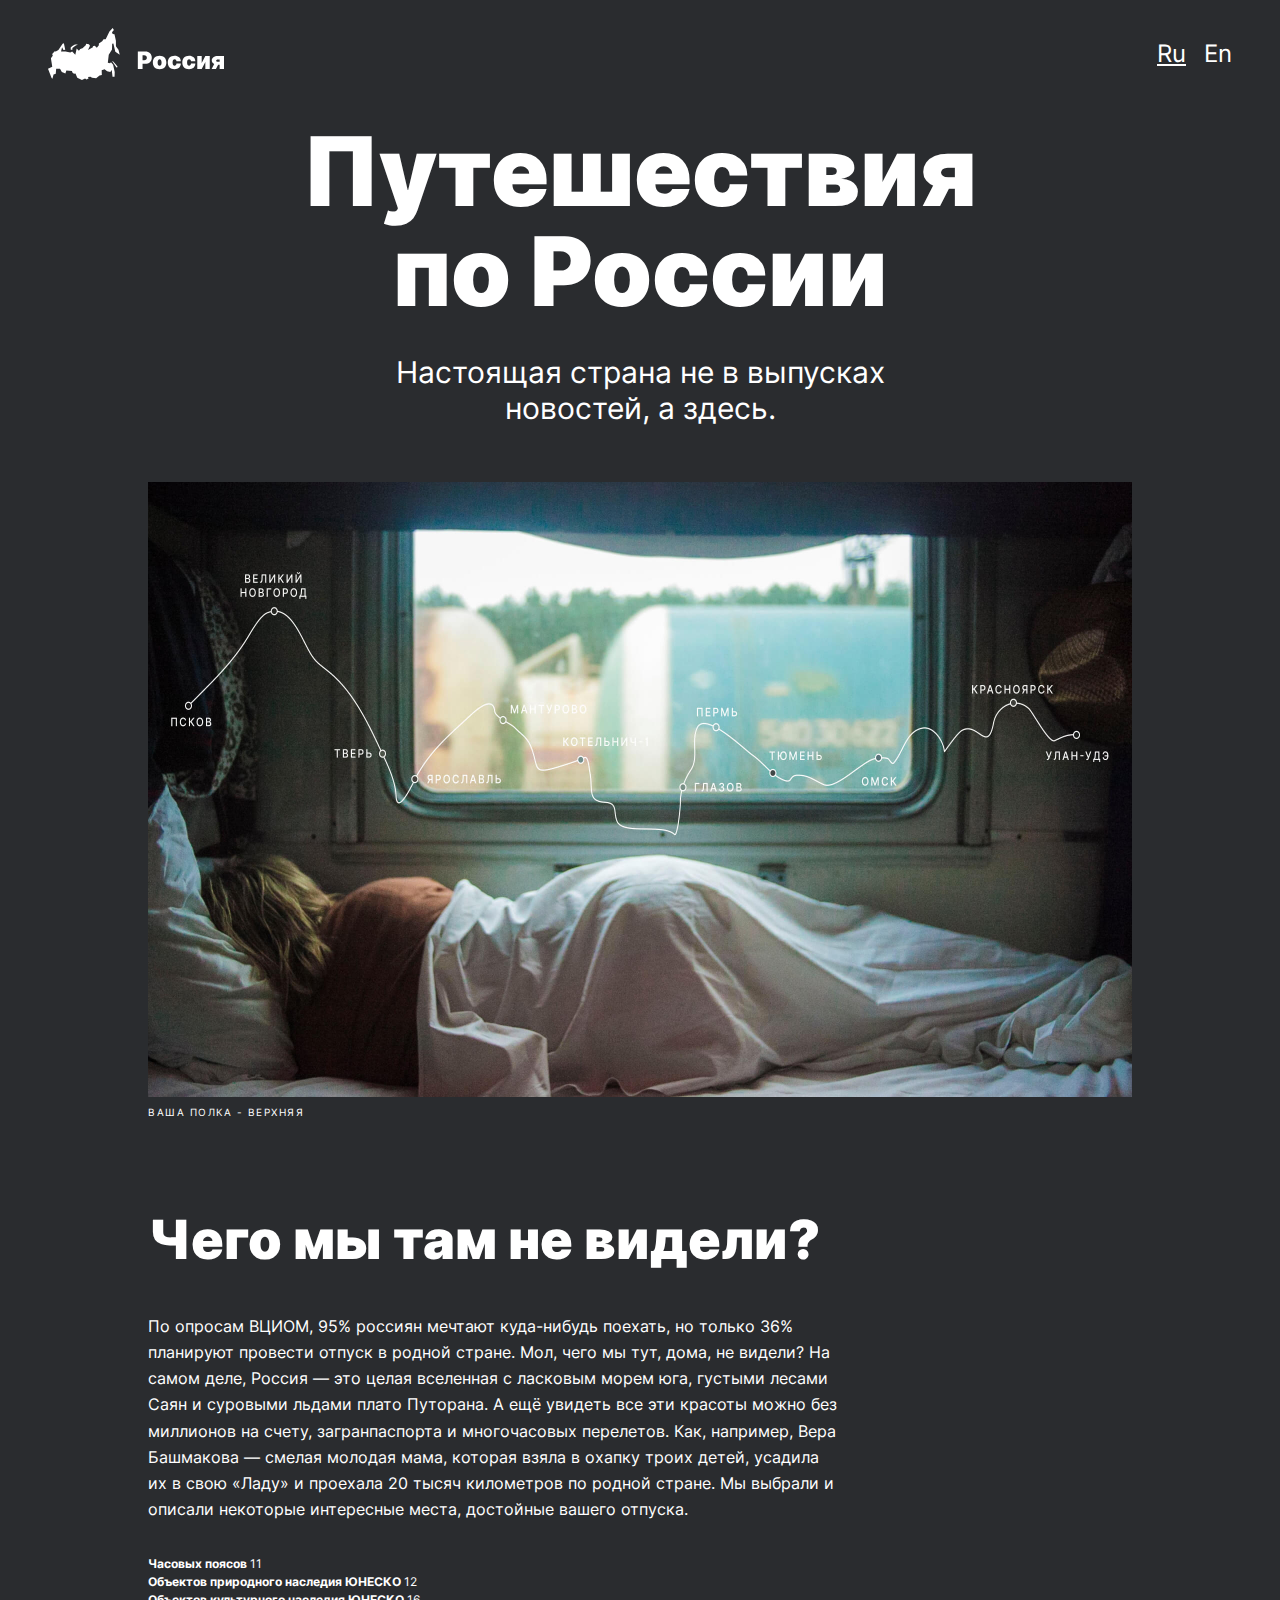
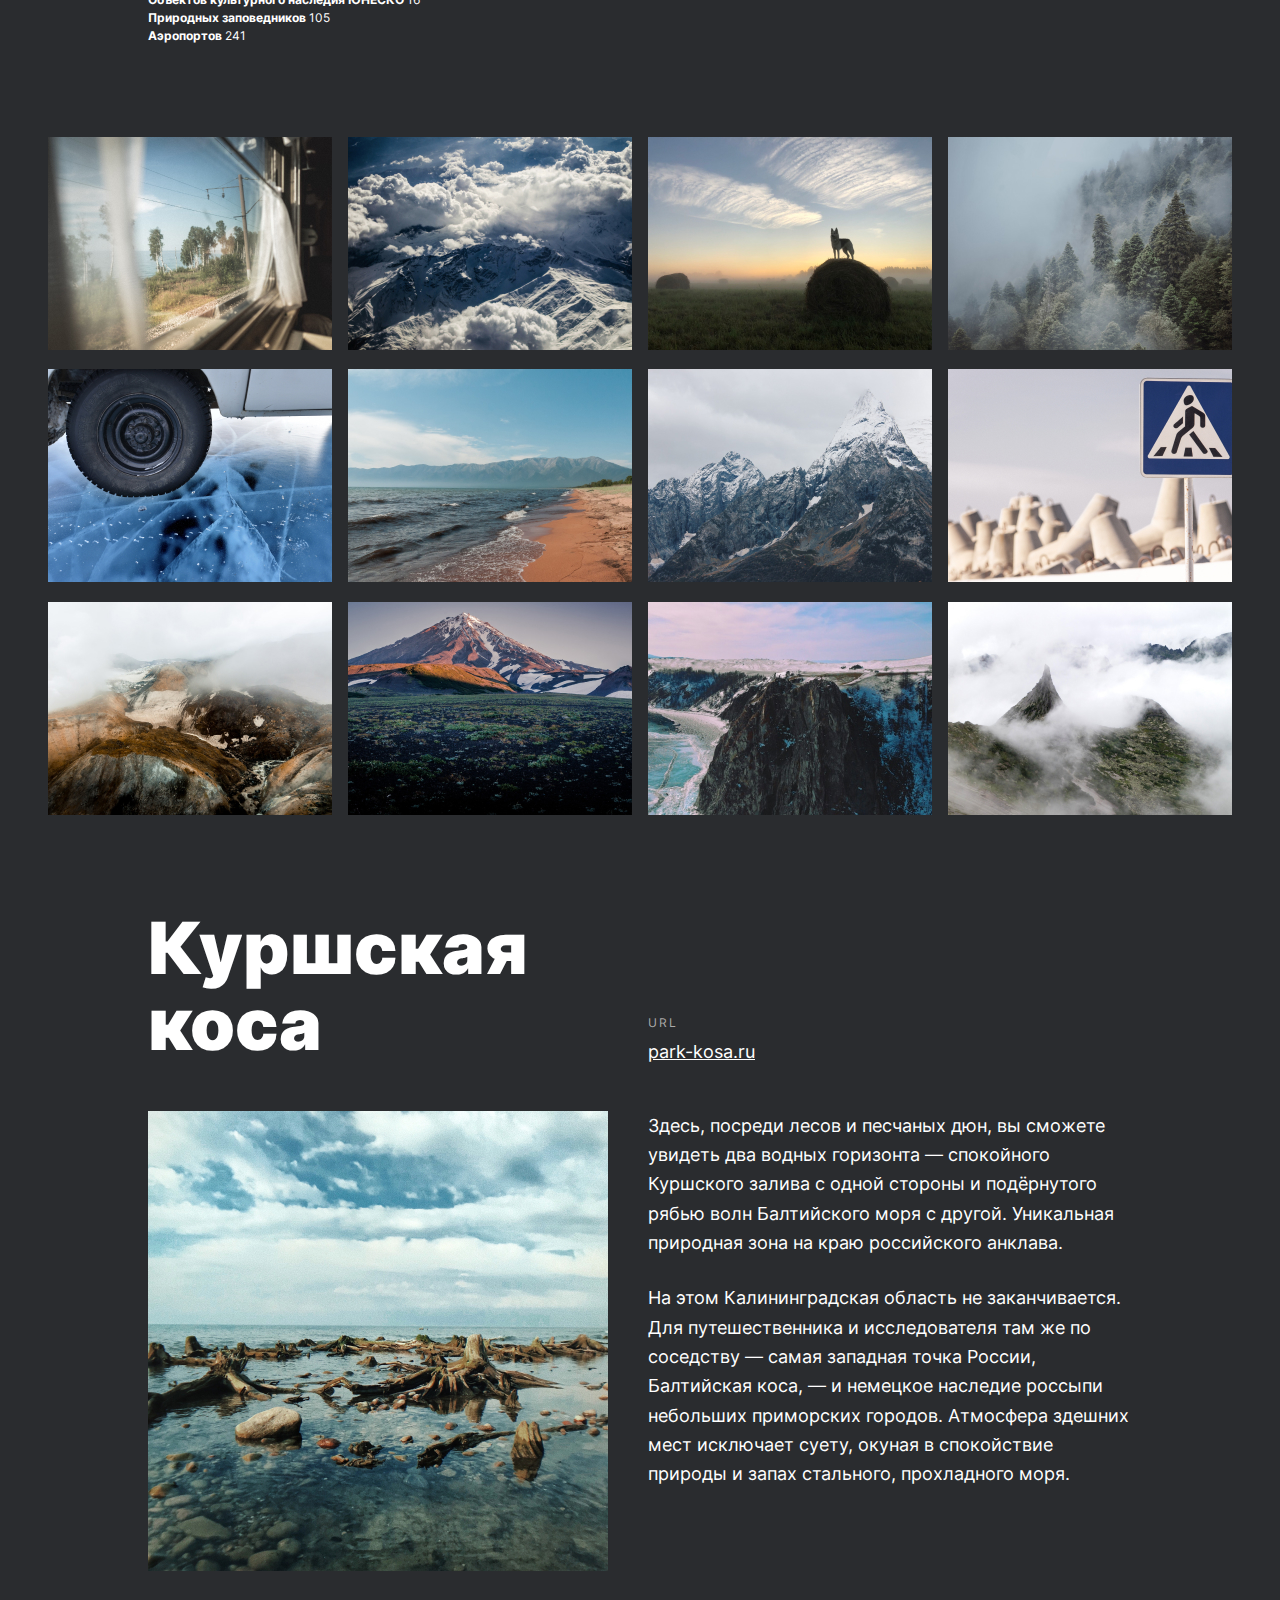
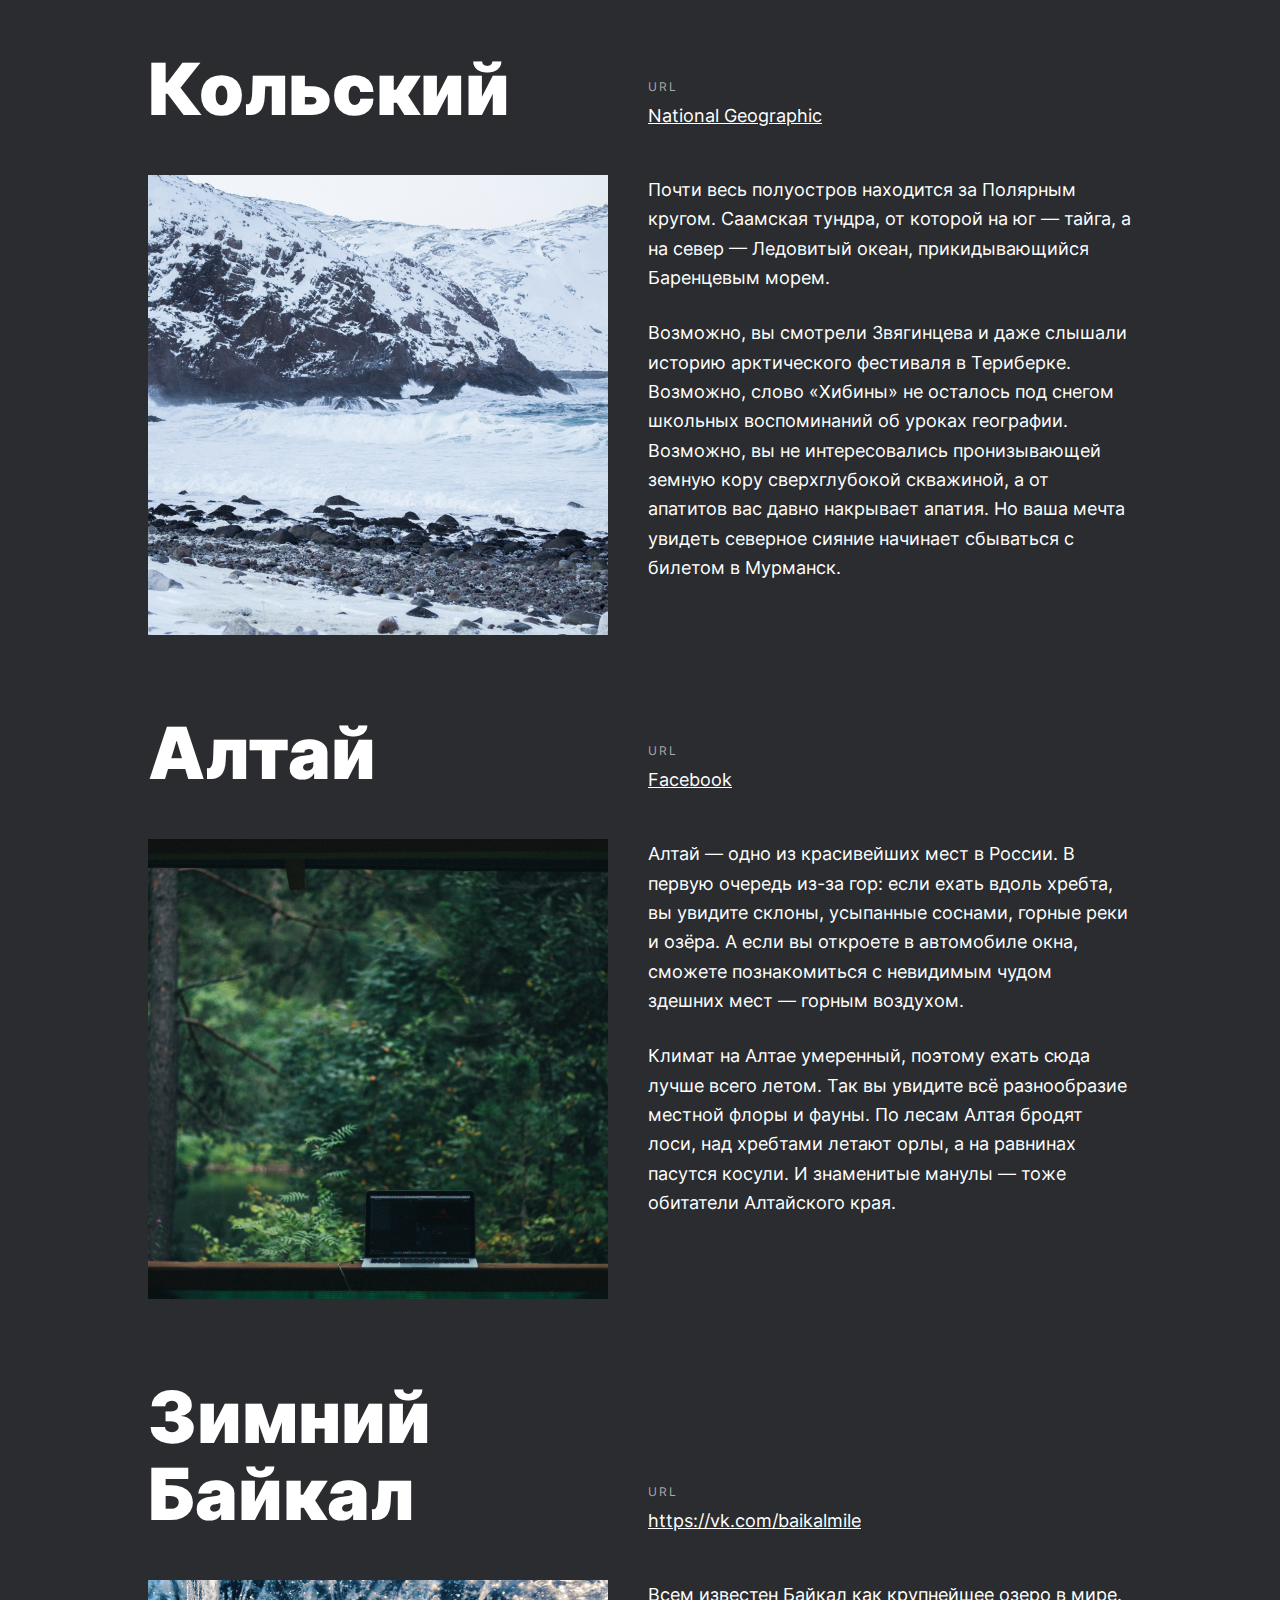
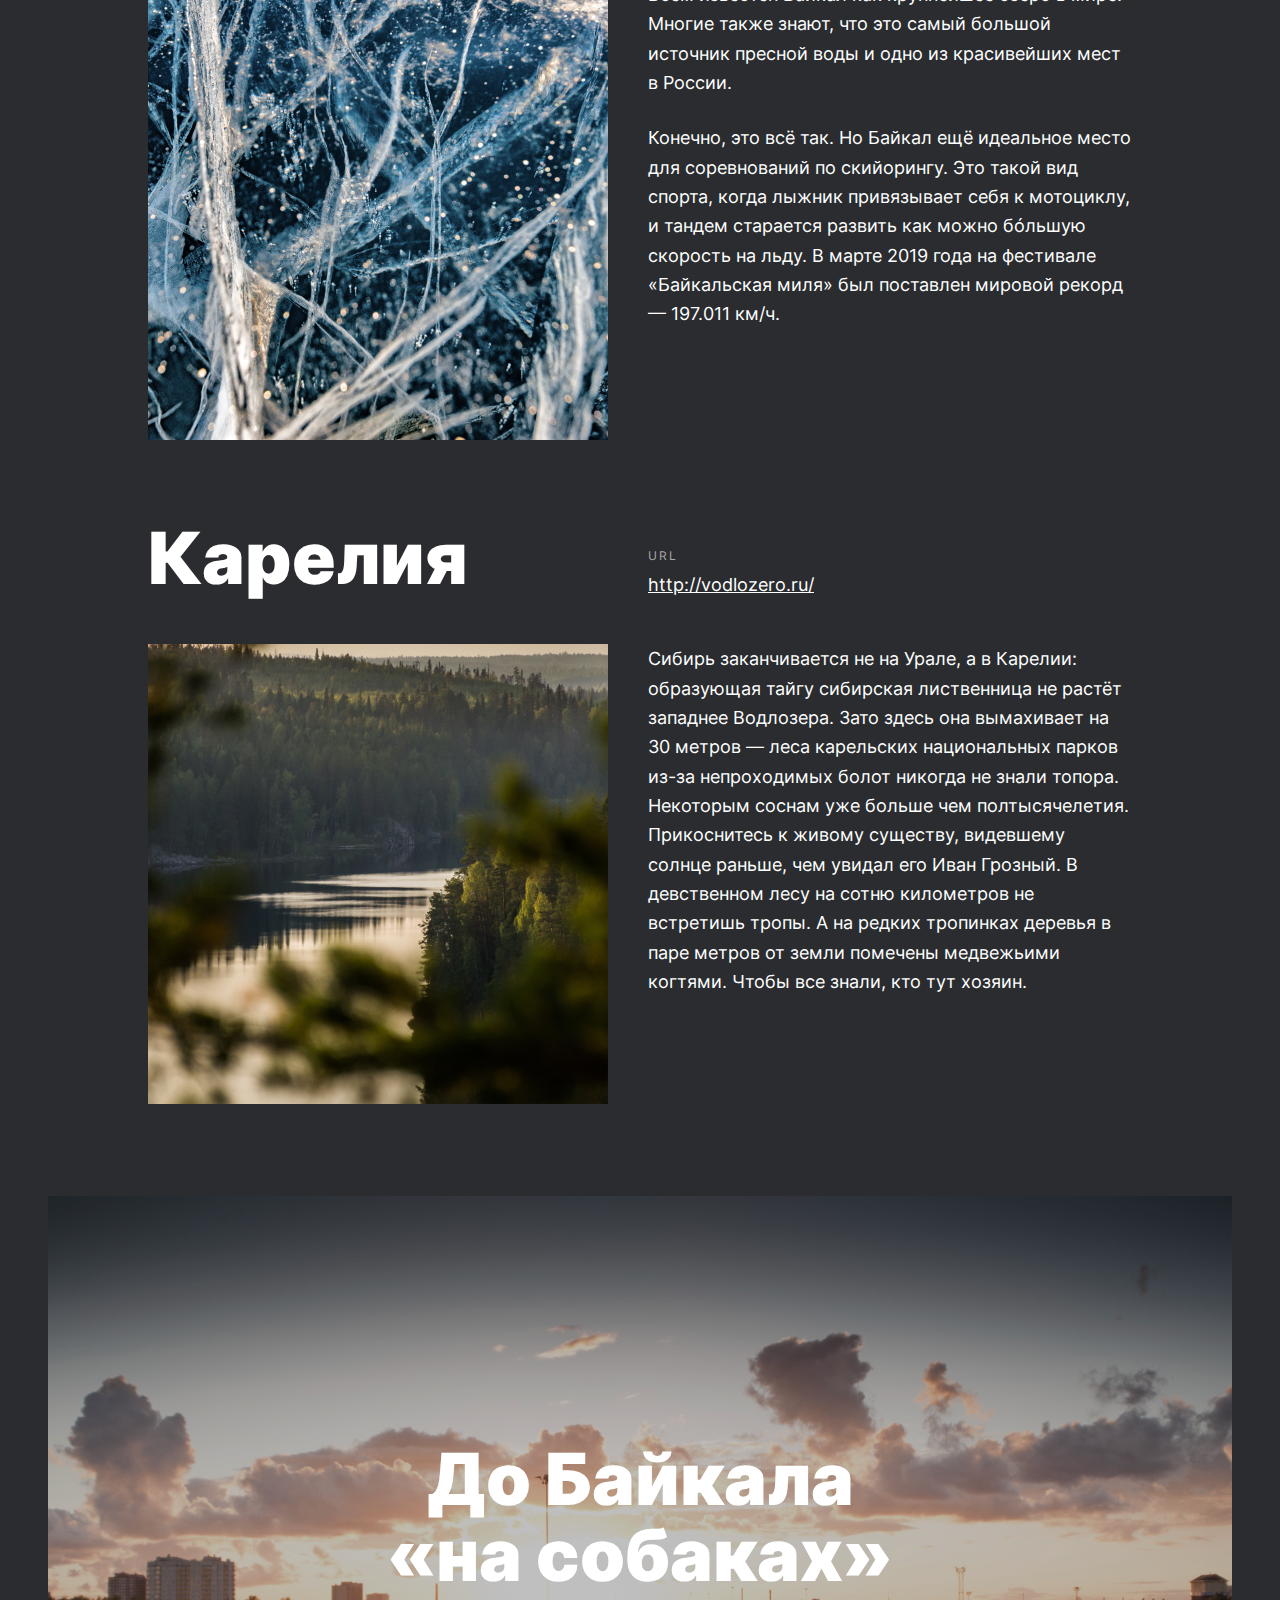
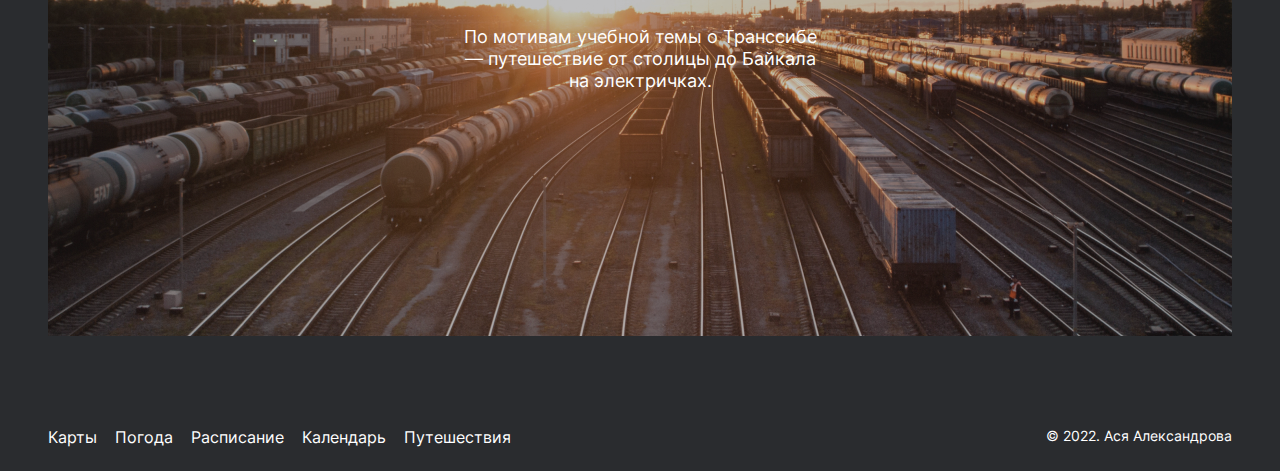
==== commit 0b10af38: "English page" ====
--- a/index.html
+++ b/index.html
@@ -13,7 +13,7 @@
       <div class="header__logo"></div>
       <div class="lang">
          <span class="lang__choice lang__active">Ru</span>
-         <a href="#" class="lang__choice">En</a>
+         <a href="./english.html" class="lang__choice" target="_blank">En</a>
       </div>
    </header>
    <main>
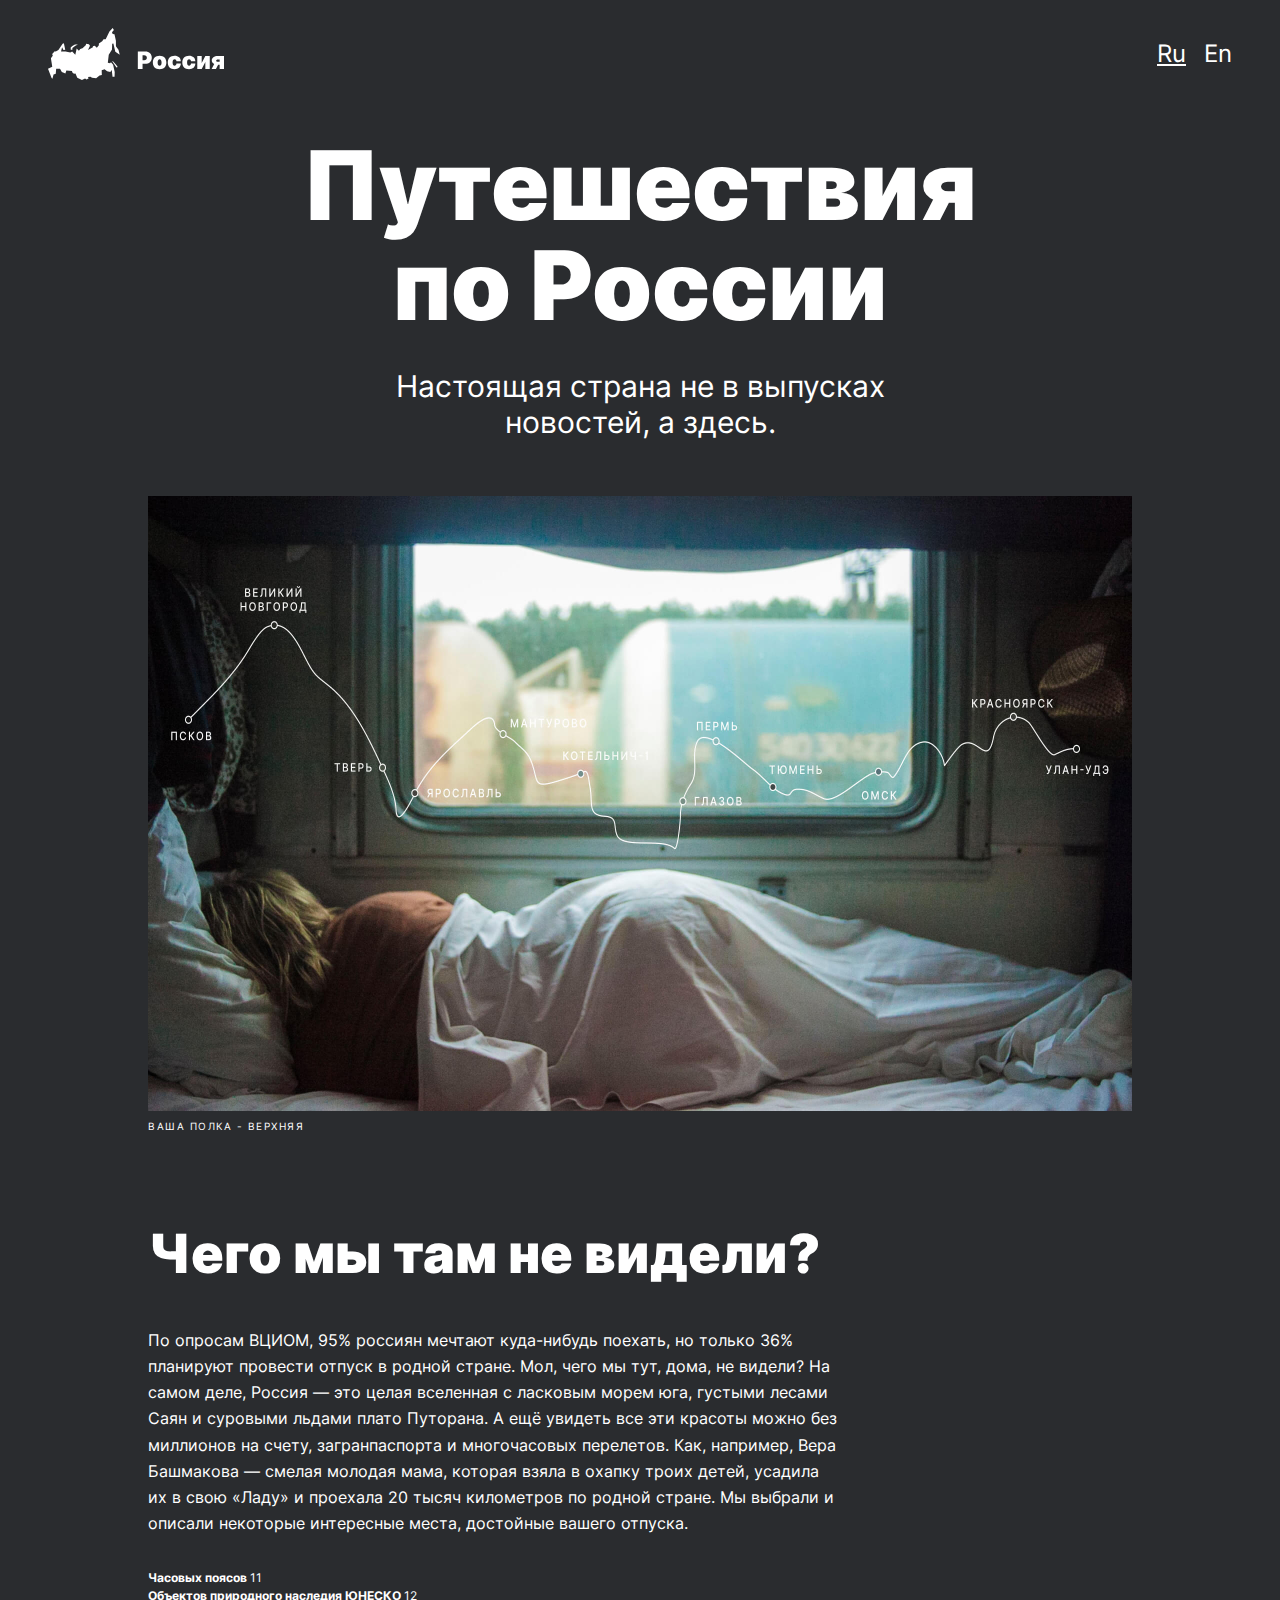
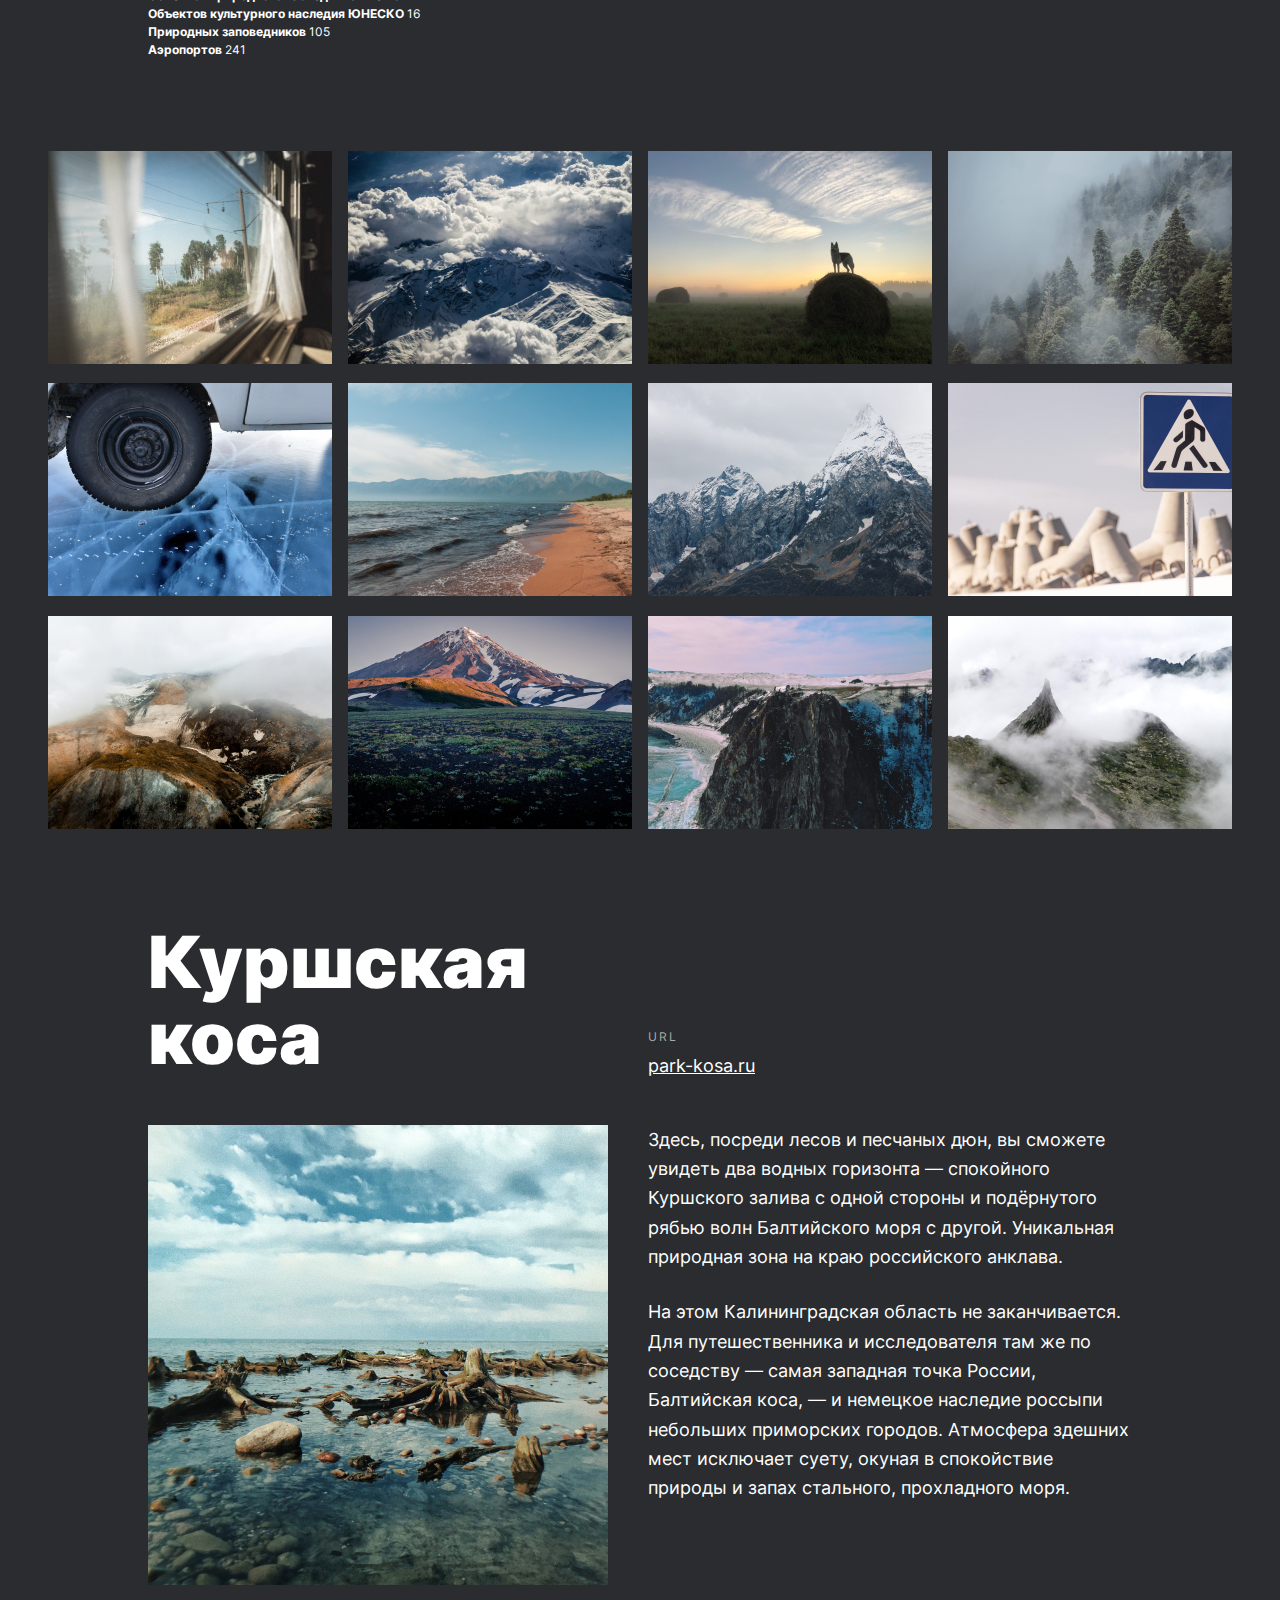
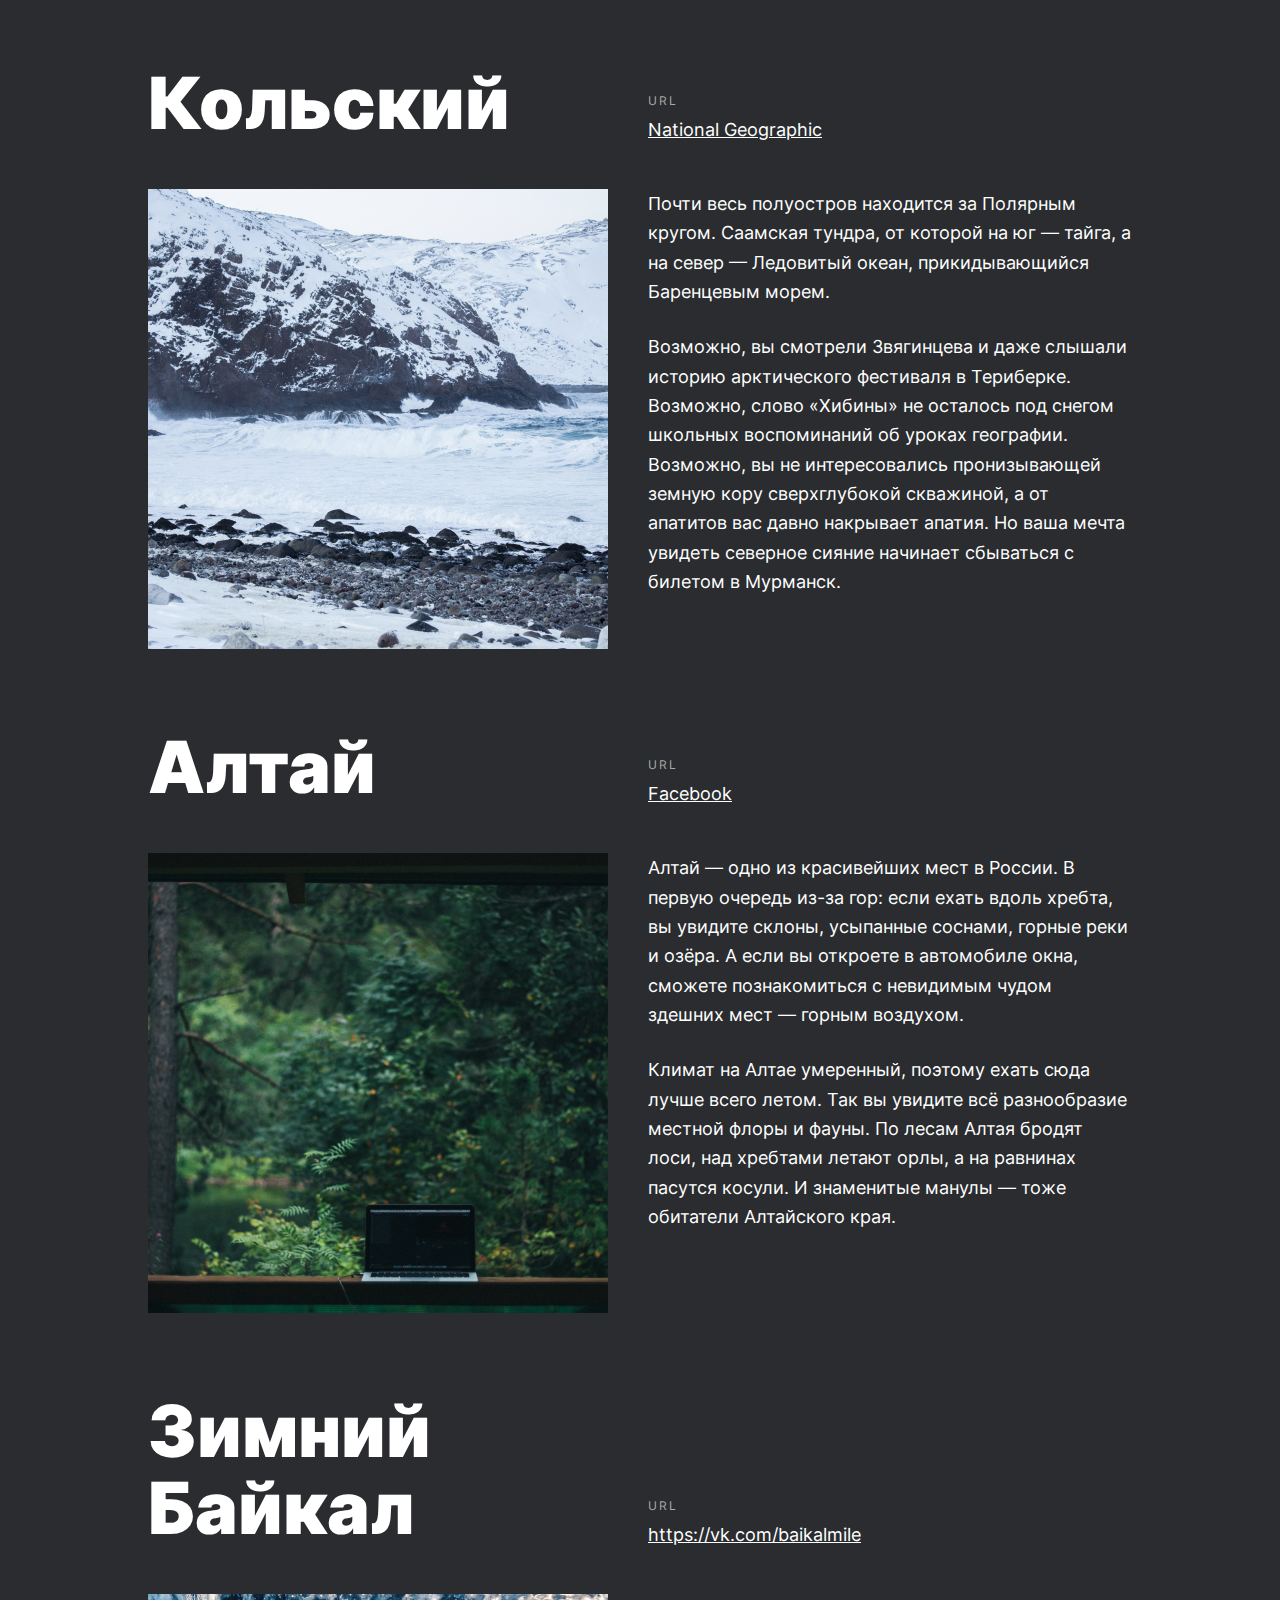
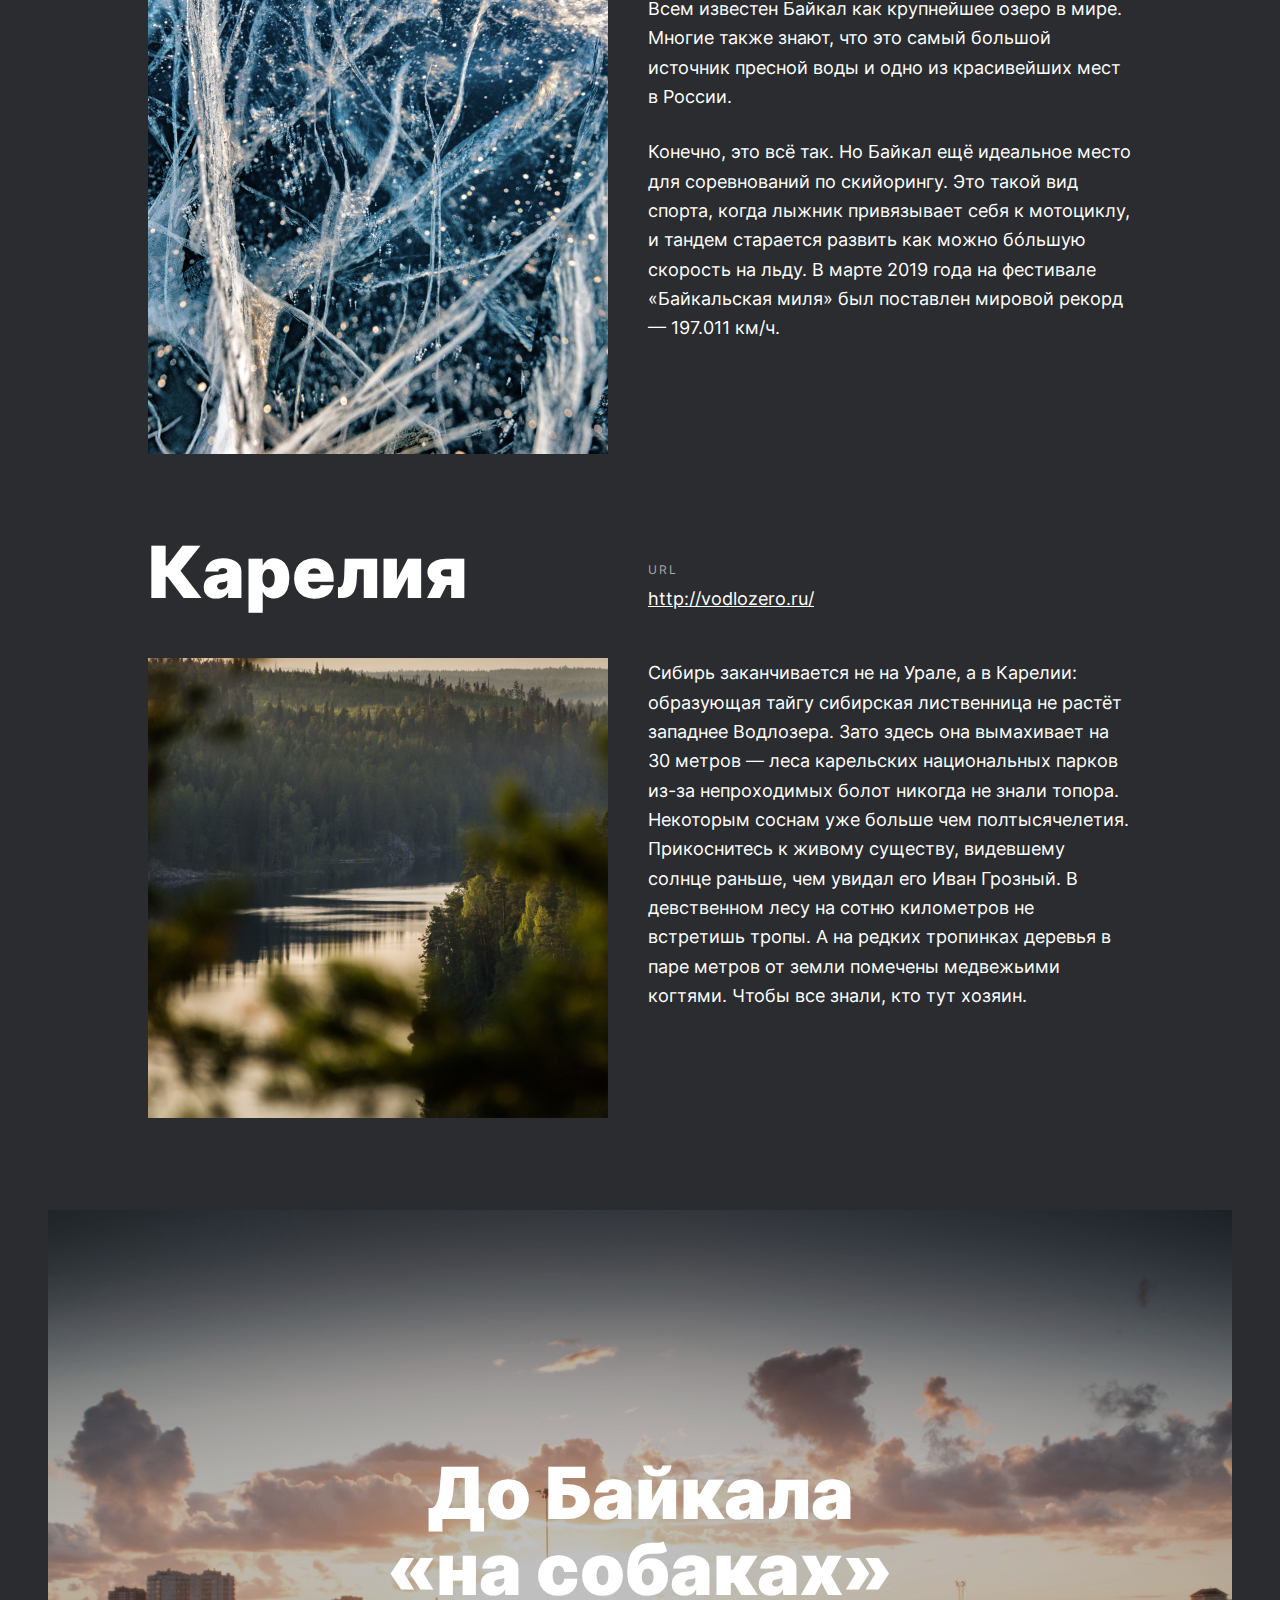
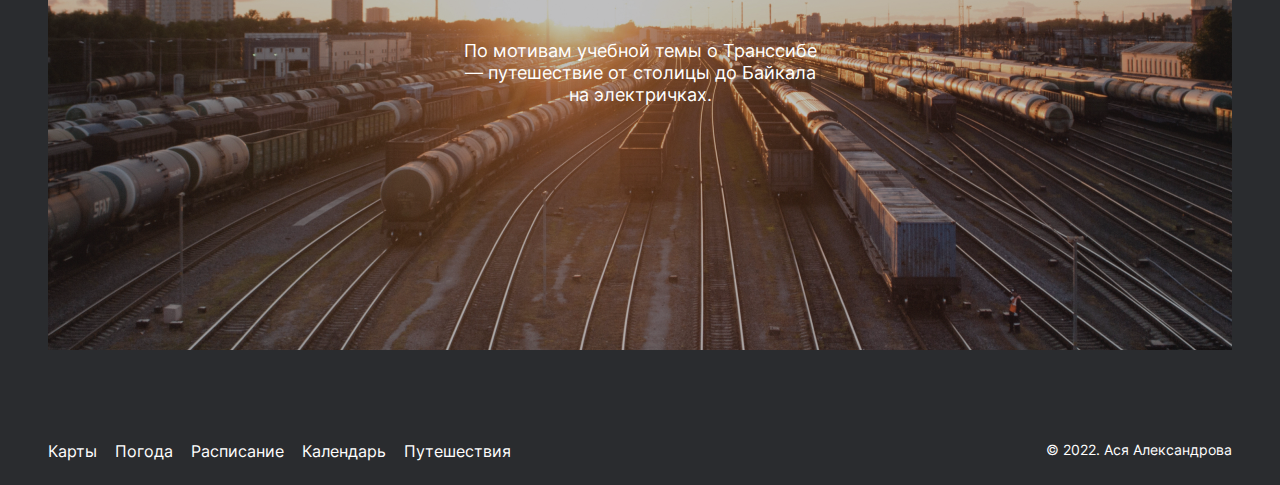
==== commit fd599b35: "Code review 1" ====
--- a/index.html
+++ b/index.html
@@ -12,19 +12,19 @@
    <header class="header">
       <div class="header__logo"></div>
       <div class="lang">
-         <span class="lang__choice lang__active">Ru</span>
-         <a href="./english.html" class="lang__choice" target="_blank">En</a>
+         <a href="#" class="lang__choice lang__choice_active">Ru</a>
+         <a href="./english.html" class="lang__choice">En</a>
       </div>
    </header>
    <main>
       <section class="lead">
-         <h1 class="lead__title">Путешествия по России</h1>
+         <h1 class="lead__title">Путешествия по&nbsp;России</h1>
          <p class="lead__subtitle">Настоящая страна не в выпусках новостей, а здесь.</p>
          <img src="./images/russian_train.jpg" alt="Плацкарт боковая" class="lead__image">
          <p class="lead__caption">Ваша полка - верхняя</p>
       </section>
       <section class="intro">
-         <h2 class="intro__title">Чего мы там не видели?</h2>
+         <h2 class="intro__title">Чего мы там не&nbsp;видели?</h2>
          <p class="intro__text">По опросам ВЦИОМ, 95% россиян мечтают куда-нибудь поехать, но только 36% планируют провести
             отпуск в родной стране. Мол,
             чего мы тут, дома, не видели? На самом деле, Россия — это целая вселенная с ласковым морем юга, густыми лесами
@@ -65,8 +65,10 @@
          <ul class="places__container">
             <li class="places__item">
                <h2 class="places__title">Куршская коса</h2>
-               <p class="places__url"><span class="places__url-title">URL</span><a href="http://park-kosa.ru"
-                     class="places__url-link" target="_blank" rel="noopener noreferrer">park-kosa.ru</a></p>
+               <div class="places__url">
+                  <p class="places__url-title">URL</p>
+                  <a href="http://park-kosa.ru" class="places__url-link" target="_blank" rel="noopener noreferrer">park-kosa.ru</a>
+               </div>
                <img src="./images/place_1_kosa.jpg" alt="Куршская коса летом" class="places__image">
                <div>
                   <p class="places__description">Здесь, посреди лесов и песчаных дюн, вы сможете увидеть два водных горизонта
@@ -84,9 +86,11 @@
             </li>
             <li class="places__item">
                <h2 class="places__title">Кольский</h2>
-               <p class="places__url"><span class="places__url-title">URL</span><a
-                     href="https://yourshot.nationalgeographic.com/photos/?keywords=kolskiy" class="places__url-link" target="_blank" rel="noopener noreferrer">National
-                     Geographic</a></p>
+               <div class="places__url">
+                  <p class="places__url-title">URL</p>
+                  <a href="https://yourshot.nationalgeographic.com/photos/?keywords=kolskiy" class="places__url-link" target="_blank" rel="noopener noreferrer">National
+                     Geographic</a>
+               </div>
                <img src="./images/place_2_kolskiy.jpg" alt="Заснеженный Кольский полуостров" class="places__image">
                <div>
                   <p class="places__description">Почти весь полуостров находится за Полярным кругом. Саамская тундра, от
@@ -103,9 +107,11 @@
             </li>
             <li class="places__item">
                <h2 class="places__title">Алтай</h2>
-               <p class="places__url"><span class="places__url-title">URL</span><a
-                     href="https://www.facebook.com/vera.bashmakova/posts/10156011613718822"
-                     class="places__url-link" target="_blank" rel="noopener noreferrer">Facebook</a></p>
+               <div class="places__url">
+                  <p class="places__url-title">URL</p>
+                  <a href="https://www.facebook.com/vera.bashmakova/posts/10156011613718822"
+                     class="places__url-link" target="_blank" rel="noopener noreferrer">Facebook</a>
+               </div>
                <img src="./images/place_3_altai.jpg" alt="Зеленые леса Алтая" class="places__image">
                <div>
                   <p class="places__description">Алтай — одно из красивейших мест в России.
@@ -125,10 +131,11 @@
             </li>
             <li class="places__item">
                <h2 class="places__title">Зимний Байкал</h2>
-               <p class="places__url"><span class="places__url-title">URL</span><a href="https://vk.com/baikalmile"
-                     class="places__url-link" target="_blank" rel="noopener noreferrer">https://vk.com/baikalmile</a>
-               </p>
-               <img src="./images/place_4_baykal.jpg" alt="Зеленые леса Алтая" class="places__image">
+               <div class="places__url">
+                  <p class="places__url-title">URL</p>
+                  <a href="https://vk.com/baikalmile" class="places__url-link" target="_blank" rel="noopener noreferrer">https://vk.com/baikalmile</a>
+               </div>
+               <img src="./images/place_4_baykal.jpg" alt="Лед Байкала" class="places__image">
                <div>
                   <p class="places__description">Всем известен Байкал как крупнейшее озеро
                      в мире. Многие также знают, что это самый большой источник пресной воды и одно из красивейших мест в
@@ -142,10 +149,11 @@
             </li>
             <li class="places__item">
                <h2 class="places__title">Карелия</h2>
-               <p class="places__url"><span class="places__url-title">URL</span><a href="http://vodlozero.ru"
-                     class="places__url-link" target="_blank" rel="noopener noreferrer">http://vodlozero.ru/</a>
-               </p>
-               <img src="./images/place_5_karelia.jpg" alt="Зеленые леса Алтая" class="places__image">
+               <div class="places__url">
+                  <p class="places__url-title">URL</p>
+                  <a href="http://vodlozero.ru" class="places__url-link" target="_blank" rel="noopener noreferrer">http://vodlozero.ru/</a>
+               </div>
+               <img src="./images/place_5_karelia.jpg" alt="Озера Карелии" class="places__image">
                <p class="places__description">Сибирь заканчивается не на Урале, а в Карелии: образующая тайгу сибирская
                   лиственница не растёт западнее Водлозера. Зато
                   здесь она вымахивает на 30 метров — леса карельских национальных парков из-за непроходимых болот никогда не
@@ -159,14 +167,12 @@
          </ul>
       </section>    
       <section class="cover">
-         <div>
             <a href="https://stampsy.com/na-elektrichkakh-do-baikala" target="_blank"
                class="cover__link">
-            <h2 class="cover__title">До Байкала «на собаках»</h2>
-            <p class="cover__subtitle">По мотивам учебной темы о Транссибе — путешествие от столицы до Байкала на электричках.
+            <h2 class="cover__title">До Байкала «на&nbsp;собаках»</h2>
+            <p class="cover__subtitle">По мотивам учебной темы о Транссибе —&nbsp;путешествие от столицы до Байкала на электричках.
             </p>
             </a>
-         </div>
       </section>
    </main>
    <footer class="footer">
--- a/pages/index.css
+++ b/pages/index.css
@@ -1,10 +1,11 @@
 @import url(../vendor/normalize.css);
+@import url(../blocks/font/font.css);
 @import url(../blocks/root/root.css);
 @import url(../blocks/header/header.css);
-@import url(../blocks/header/_logo/header__logo.css);
+@import url(../blocks/header/__logo/header__logo.css);
 @import url(../blocks/lang/lang.css);
 @import url(../blocks/lang/__choice/lang__choice.css);
-@import url(../blocks/lang/__active/lang__active.css);
+@import url(../blocks/lang/__choice/_active/lang__choice_active.css);
 @import url(../blocks/lead/lead.css);
 @import url(../blocks/lead/__title/lead__title.css);
 @import url(../blocks/lead/__subtitle/lead__subtitle.css);
